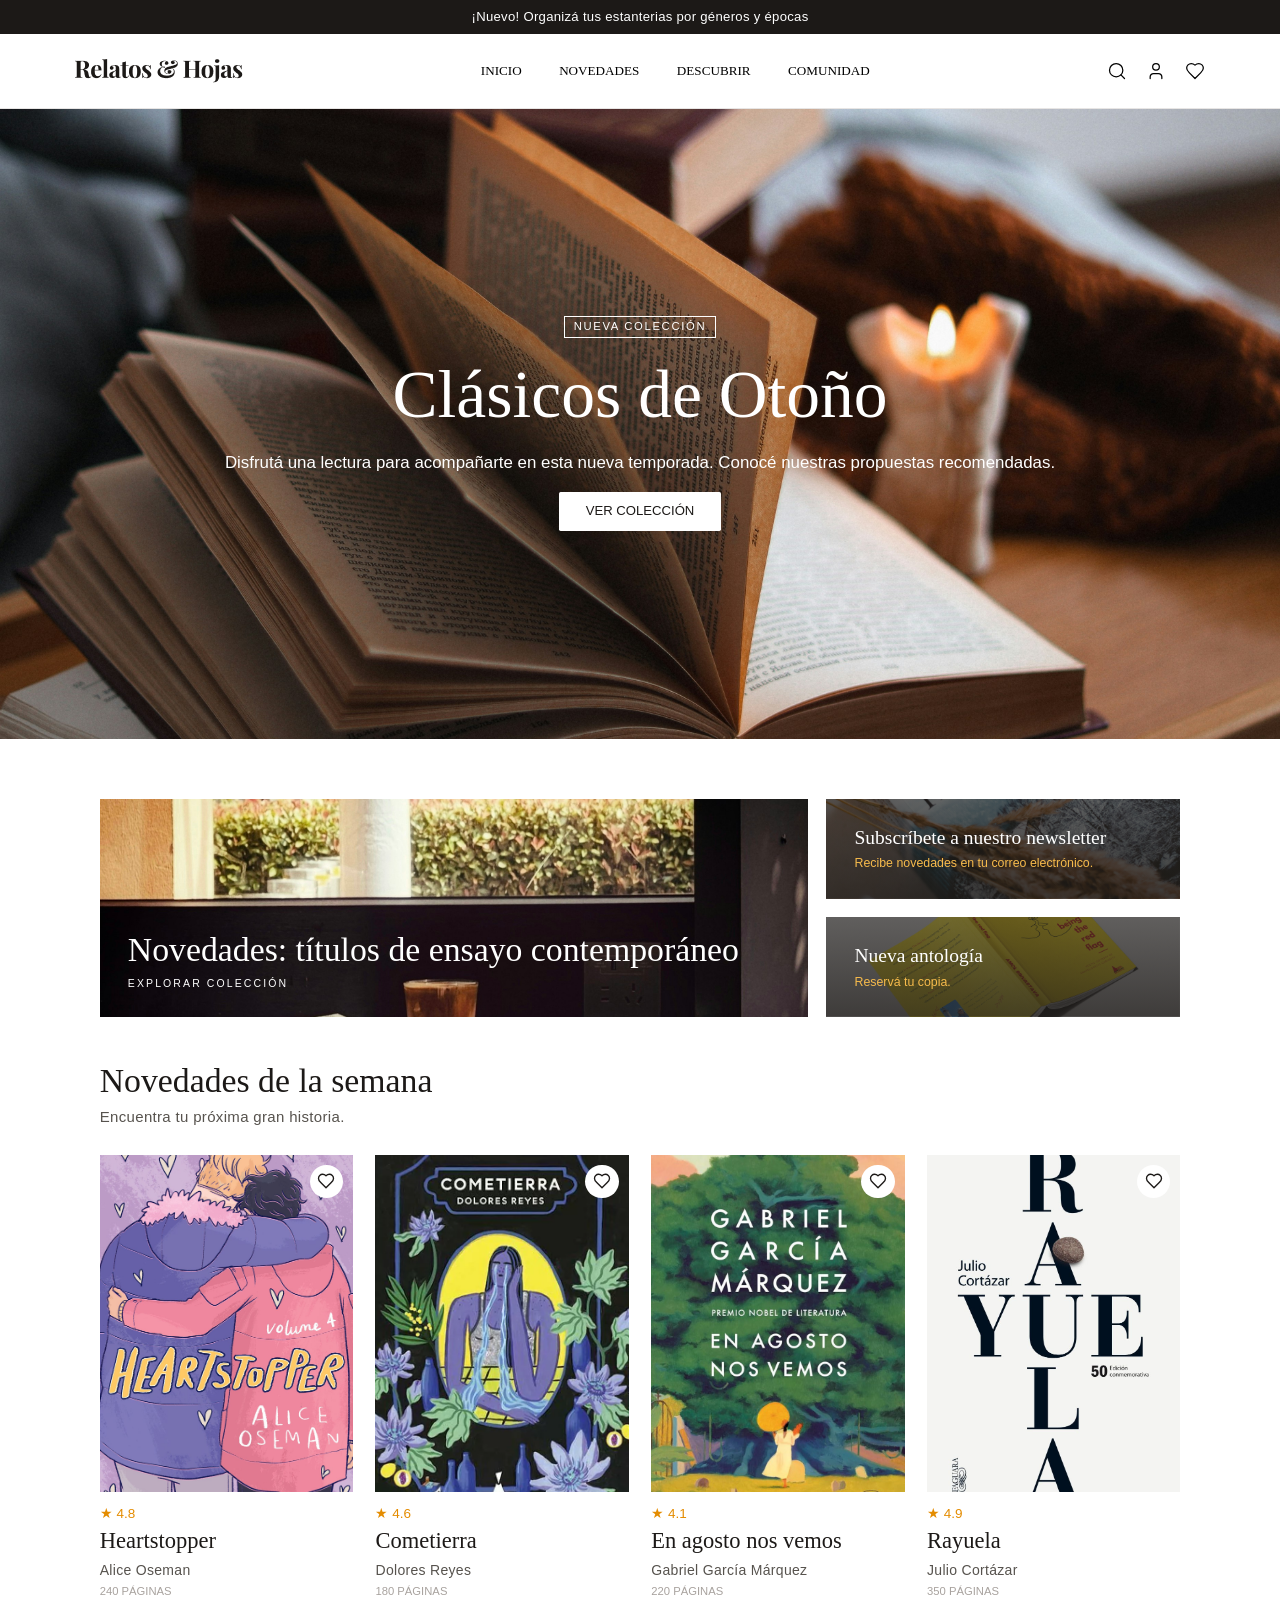
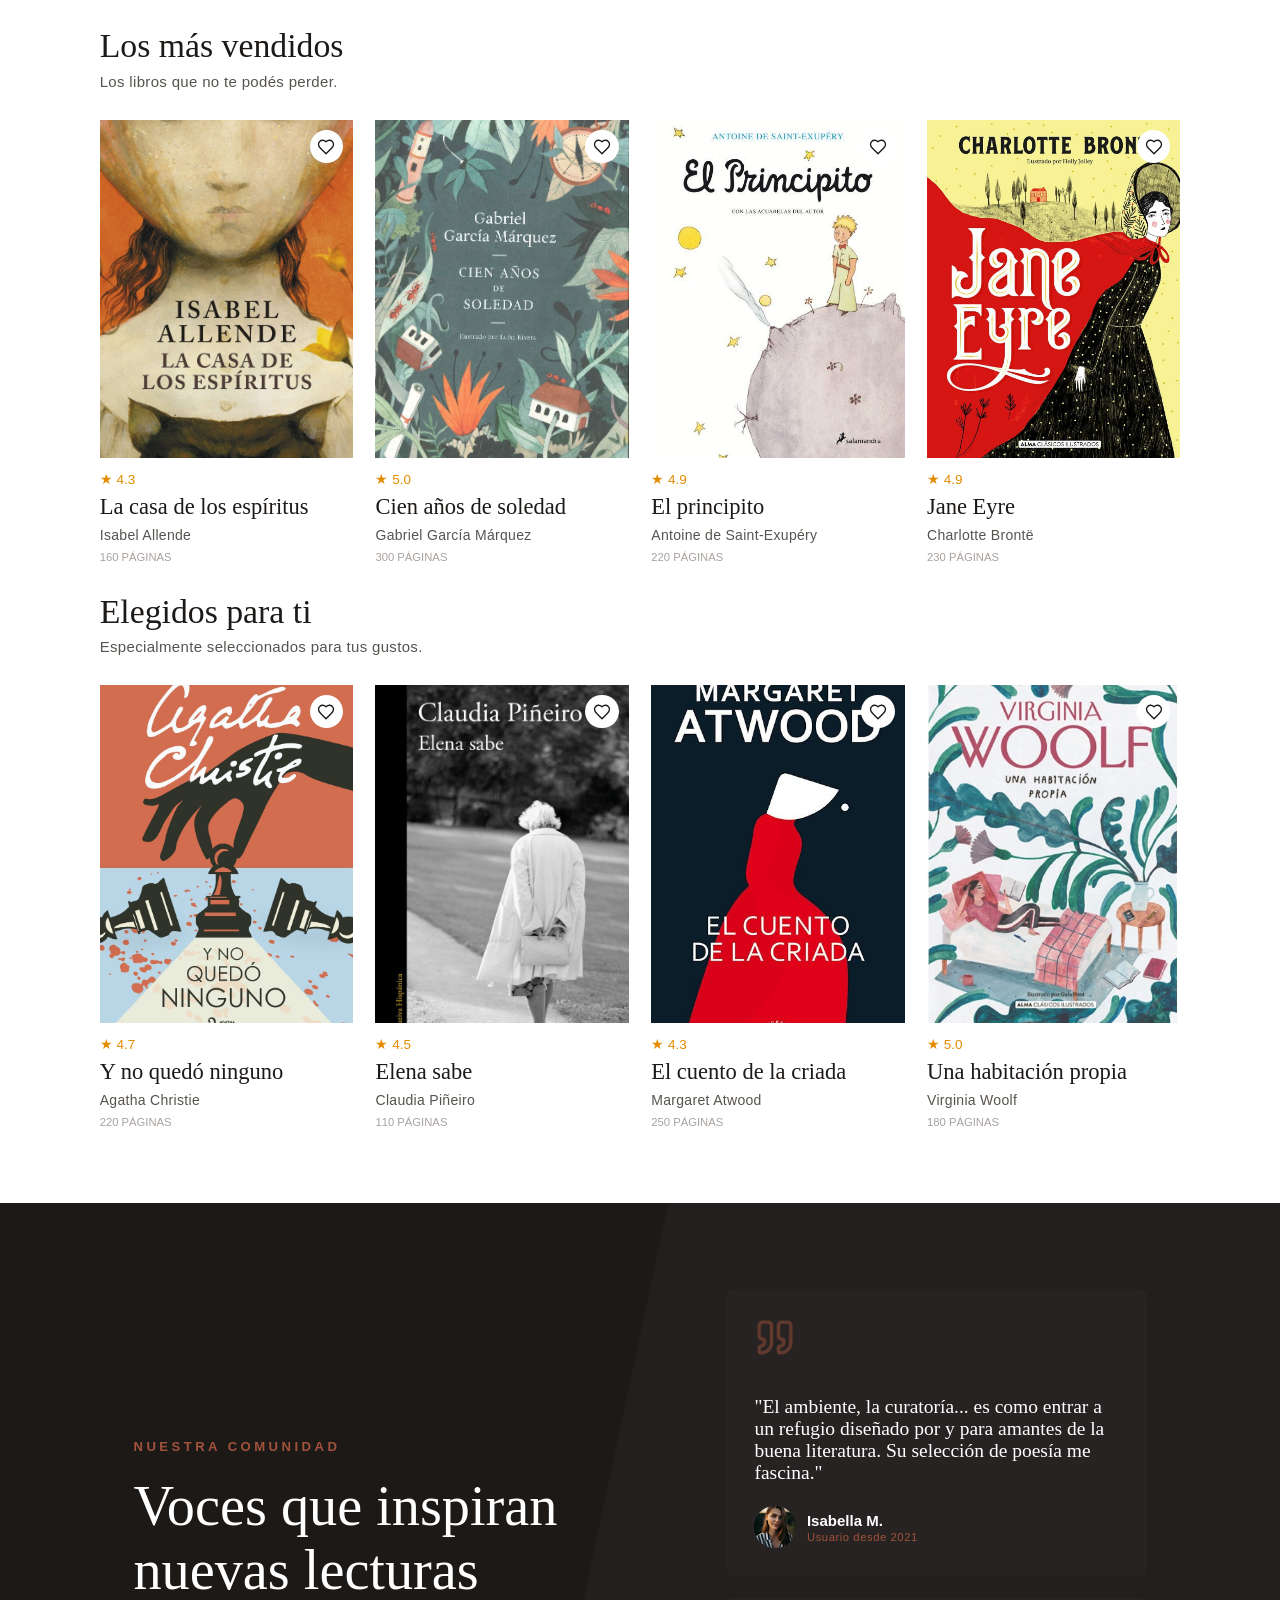
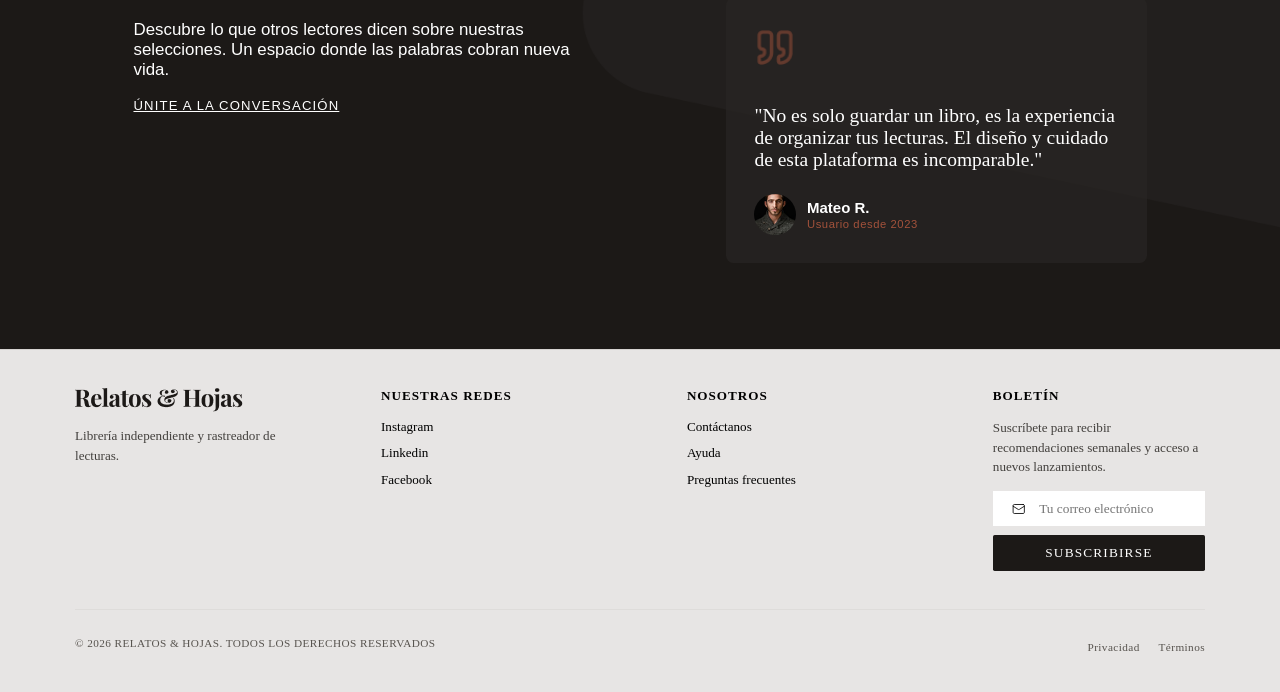
==== index.html @ 82a9a902 "d" ====
<!DOCTYPE html>
<html lang="en">
<head>
    <meta charset="UTF-8">
    <meta name="viewport" content="width=device-width, initial-scale=1.0">
    <link rel="stylesheet" href="css/inicio.css">
    <link rel="stylesheet" href="css/header-footer.css">
    <title>Inicio - Relatos & Hojas</title>
</head>
<body>

    <!--header y navbar-->
    <header class="header-wrapper">

        <div class="banner-promo">
            <p class="banner">¡Nuevo! Organizá tus estanterias por géneros y épocas</p>
        </div>

        <div class="header-main">
            <div class="header-left">
                <a href="index.html" class="logo-link">
                    <img src="img/Relatos & Hojas logo.png" alt="Logo de Relatos  & Hojas" class="logo-img">
                </a>
            </div>

            <nav class="header-nav">
            <ul class="menu">
                <li><a href="../index.html">Inicio</a></li>
                <li><a href="#">Novedades</a></li>
                <li><a href="#">Descubrir</a></li>
                <li><a href="#">Comunidad</a></li>
            </ul>
            </nav>

            <div class="header-icons">
                <form class="search-form" action="resultados.html" method="GET">
                <input type="search" id="buscador" name="q" class="search-input" placeholder="Buscar..." required aria-label="Buscar">
                
                <label for="buscador" class="icon-btn search-btn" aria-label="Abrir buscador">
                    <svg xmlns="http://www.w3.org/2000/svg" width="20" height="20" viewBox="0 0 20 20" fill="none" role="img" aria-labelledby="title-search">
                        <title id="title-search">Buscar</title>
                        <path d="M9.16667 15.8333C12.8486 15.8333 15.8333 12.8486 15.8333 9.16667C15.8333 5.48477 12.8486 2.5 9.16667 2.5C5.48477 2.5 2.5 5.48477 2.5 9.16667C2.5 12.8486 5.48477 15.8333 9.16667 15.8333Z" stroke="currentColor" stroke-width="1.25" stroke-linecap="round" stroke-linejoin="round"/>
                        <path d="M17.5 17.5L13.9167 13.9167" stroke="currentColor" stroke-width="1.25" stroke-linecap="round" stroke-linejoin="round"/>
                    </svg>
                </label>
                </form>

                <a href="pages/login.html" class="icon-btn user-btn" aria-label="Mi cuenta">
                <svg xmlns="http://www.w3.org/2000/svg" width="20" height="20" viewBox="0 0 20 20" fill="none" role="img" aria-labelledby="title-login">
                    <title id="title-login">Iniciar sesión</title>
                    <path d="M15.8334 17.5V15.8333C15.8334 14.9493 15.4822 14.1014 14.857 13.4763C14.2319 12.8512 13.3841 12.5 12.5 12.5H7.50002C6.61597 12.5 5.76812 12.8512 5.143 13.4763C4.51788 14.1014 4.16669 14.9493 4.16669 15.8333V17.5" stroke="currentColor" stroke-width="1.25" stroke-linecap="round" stroke-linejoin="round"/>
                    <path d="M10 9.16667C11.841 9.16667 13.3334 7.67428 13.3334 5.83333C13.3334 3.99238 11.841 2.5 10 2.5C8.15907 2.5 6.66669 3.99238 6.66669 5.83333C6.66669 7.67428 8.15907 9.16667 10 9.16667Z" stroke="currentColor" stroke-width="1.25" stroke-linecap="round" stroke-linejoin="round"/>
                </svg>
            </a>

                <button class="icon-btn favorite-btn" aria-label="Favoritos">
                    <svg xmlns="http://www.w3.org/2000/svg" width="20" height="20" viewBox="0 0 20 20" fill="none" role="img" aria-labelledby="title-favorite">
                    <title id="title-favorite">Favoritos</title>
                    <path d="M15.8333 11.6667C17.075 10.45 18.3333 8.99167 18.3333 7.08333C18.3333 5.86776 17.8504 4.70197 16.9909 3.84243C16.1313 2.98289 14.9655 2.5 13.75 2.5C12.2833 2.5 11.25 2.91667 9.99996 4.16667C8.74996 2.91667 7.71663 2.5 6.24996 2.5C5.03438 2.5 3.86859 2.98289 3.00905 3.84243C2.14951 4.70197 1.66663 5.86776 1.66663 7.08333C1.66663 9 2.91663 10.4583 4.16663 11.6667L9.99996 17.5L15.8333 11.6667Z" stroke="currentColor" stroke-width="1.25" stroke-linecap="round" stroke-linejoin="round"/>
                    </svg>
                </button>
            </div>
    </div>
    </header>

<!--termina header y navbar-->



    <main class="content">


        <section class="hero-section">
            <div class="hero-content">
                <span class="hero-tag">Nueva colección</span>
                <h1>Clásicos de Otoño</h1>
                <p>Disfrutá una lectura para acompañarte en esta nueva temporada. Conocé nuestras propuestas recomendadas.</p>
                <a href="#" class="btn-hero">Ver colección</a>
            </div>
        </section>

        <section class="promo-section">
            <div class="promo-container">

                <article class="promo-card card-large">
                    <div class="card-content">
                        <h2>Novedades: títulos de ensayo contemporáneo</h2>
                        <a href="#" class="card-link">Explorar colección</a>
                    </div>
                </article>

                <article class="promo-card card-small">
                    <div class="card-content">
                        <h3>Subscríbete a nuestro newsletter</h3>
                        <p>Recibe novedades en tu correo electrónico.</p>
                    </div>
                </article>

                <article class="promo-card card-small card-two">
                    <div class="card-content">
                        <h3>Nueva antología</h3>
                        <p>Reservá tu copia.</p>
                    </div>
                </article>

            </div>
        </section>

        <section class="catalog-section">
            <div class="section-header">
                <h2>Novedades de la semana</h2>
                <p>Encuentra tu próxima gran historia.</p>
            </div>

            <div class="products-grid">           

                <article class="product-card">
                    <div class="product-img-box">
                        
                        <button class="card-fav-btn" aria-label="Añadir a favoritos">
                            <svg xmlns="http://www.w3.org/2000/svg" width="18" height="18" viewBox="0 0 20 20" fill="none" stroke="currentColor" stroke-width="1.5">
                                <path d="M15.8333 11.6667C17.075 10.45 18.3333 8.99167 18.3333 7.08333C18.3333 5.86776 17.8504 4.70197 16.9909 3.84243C16.1313 2.98289 14.9655 2.5 13.75 2.5C12.2833 2.5 11.25 2.91667 9.99996 4.16667C8.74996 2.91667 7.71663 2.5 6.24996 2.5C5.03438 2.5 3.86859 2.98289 3.00905 3.84243C2.14951 4.70197 1.66663 5.86776 1.66663 7.08333C1.66663 9 2.91663 10.4583 4.16663 11.6667L9.99996 17.5L15.8333 11.6667Z" stroke-linecap="round" stroke-linejoin="round"/>
                            </svg>
                        </button>

                        <img src="img/heartstopper.jpg" alt="Portada de Heartstopper">

                        <div class="product-card-overlay">
                            <div class="overlay-content">
                                <h4>Sinopsis</h4>
                                <p class="review-text">Charlie y Nick van al mismo colegio, pero no se conocen... hasta que un día los hacen sentarse juntos. Una historia tierna y profunda sobre el amor y la identidad.</p>
                                <a href="#" class="btn-read-more">Ver más</a>
                            </div>
                        </div>
                    </div>
                    
                    <div class="product-info">
                        <span class="rating">★ 4.8</span>
                        <h3>Heartstopper</h3>
                        <span class="author">Alice Oseman</span>
                        <span class="pages">240 páginas</span>
                    </div>
                </article>

            <article class="product-card">
            <div class="product-img-box">
                <button class="card-fav-btn" aria-label="Añadir a favoritos">
                    <svg xmlns="http://www.w3.org/2000/svg" width="18" height="18" viewBox="0 0 20 20" fill="none" stroke="currentColor" stroke-width="1.5">
                        <path d="M15.8333 11.6667C17.075 10.45 18.3333 8.99167 18.3333 7.08333C18.3333 5.86776 17.8504 4.70197 16.9909 3.84243C16.1313 2.98289 14.9655 2.5 13.75 2.5C12.2833 2.5 11.25 2.91667 9.99996 4.16667C8.74996 2.91667 7.71663 2.5 6.24996 2.5C5.03438 2.5 3.86859 2.98289 3.00905 3.84243C2.14951 4.70197 1.66663 5.86776 1.66663 7.08333C1.66663 9 2.91663 10.4583 4.16663 11.6667L9.99996 17.5L15.8333 11.6667Z" stroke-linecap="round" stroke-linejoin="round"/>
                    </svg>
                </button>
                <img src="img/cometierra.jpg" alt="Portada de Cometierra">

                <div class="product-card-overlay">
                    <div class="overlay-content">
                        <h4>Sinopsis</h4>
                        <p class="review-text">Una joven tiene el don de ver el destino de personas desaparecidas al comer tierra. Una poderosa historia sobre la violencia, los lazos de sangre y la justicia.</p>
                        <a href="#" class="btn-read-more">Ver más</a>
                    </div>
                </div>
            </div>
            <div class="product-info">
                <span class="rating">★ 4.6</span>
                <h3>Cometierra</h3>
                <span class="author">Dolores Reyes</span>
                <span class="pages">180 páginas</span>
            </div>
        </article>

        <article class="product-card">
            <div class="product-img-box">
                <button class="card-fav-btn" aria-label="Añadir a favoritos">
                    <svg xmlns="http://www.w3.org/2000/svg" width="18" height="18" viewBox="0 0 20 20" fill="none" stroke="currentColor" stroke-width="1.5">
                        <path d="M15.8333 11.6667C17.075 10.45 18.3333 8.99167 18.3333 7.08333C18.3333 5.86776 17.8504 4.70197 16.9909 3.84243C16.1313 2.98289 14.9655 2.5 13.75 2.5C12.2833 2.5 11.25 2.91667 9.99996 4.16667C8.74996 2.91667 7.71663 2.5 6.24996 2.5C5.03438 2.5 3.86859 2.98289 3.00905 3.84243C2.14951 4.70197 1.66663 5.86776 1.66663 7.08333C1.66663 9 2.91663 10.4583 4.16663 11.6667L9.99996 17.5L15.8333 11.6667Z" stroke-linecap="round" stroke-linejoin="round"/>
                    </svg>
                </button>
                <img src="img/enagostonosvemos.jpg" alt="Portada de En agosto nos vemos">

                <div class="product-card-overlay">
                    <div class="overlay-content">
                        <h4>Sinopsis</h4>
                        <p class="review-text">Cada mes de agosto, Ana Magdalena Bach viaja a la isla donde está enterrada su madre. Esos viajes se convierten en una oportunidad inesperada para transformarse.</p>
                        <a href="#" class="btn-read-more">Ver más</a>
                    </div>
                </div>
            </div>
            <div class="product-info">
                <span class="rating">★ 4.1</span>
                <h3>En agosto nos vemos</h3>
                <span class="author">Gabriel García Márquez</span>
                <span class="pages">220 páginas</span>
            </div>
        </article>

        <article class="product-card">
            <div class="product-img-box">
                <button class="card-fav-btn" aria-label="Añadir a favoritos">
                    <svg xmlns="http://www.w3.org/2000/svg" width="18" height="18" viewBox="0 0 20 20" fill="none" stroke="currentColor" stroke-width="1.5">
                        <path d="M15.8333 11.6667C17.075 10.45 18.3333 8.99167 18.3333 7.08333C18.3333 5.86776 17.8504 4.70197 16.9909 3.84243C16.1313 2.98289 14.9655 2.5 13.75 2.5C12.2833 2.5 11.25 2.91667 9.99996 4.16667C8.74996 2.91667 7.71663 2.5 6.24996 2.5C5.03438 2.5 3.86859 2.98289 3.00905 3.84243C2.14951 4.70197 1.66663 5.86776 1.66663 7.08333C1.66663 9 2.91663 10.4583 4.16663 11.6667L9.99996 17.5L15.8333 11.6667Z" stroke-linecap="round" stroke-linejoin="round"/>
                    </svg>
                </button>
                <img src="img/rayuela.jpg" alt="Portada de Rayuela">

                <div class="product-card-overlay">
                    <div class="overlay-content">
                        <h4>Sinopsis</h4>
                        <p class="review-text">La obra cumbre de Cortázar cuenta la historia de Horacio Oliveira y su relación con la Maga. Una contranovela revolucionaria que se puede leer en múltiples órdenes.</p>
                        <a href="#" class="btn-read-more">Ver más</a>
                    </div>
                </div>
            </div>
            <div class="product-info">
                <span class="rating">★ 4.9</span>
                <h3>Rayuela</h3>
                <span class="author">Julio Cortázar</span>
                <span class="pages">350 páginas</span>
            </div>
        </article>


            </div>
        </section>

        <section class="catalog-section">
            <div class="section-header">
                <h2>Los más vendidos</h2>
                <p>Los libros que no te podés perder.</p>
            </div>

            <div class="products-grid">

                <article class="product-card">
                <div class="product-img-box">
                    <button class="card-fav-btn" aria-label="Añadir a favoritos">
                        <svg xmlns="http://www.w3.org/2000/svg" width="18" height="18" viewBox="0 0 20 20" fill="none" stroke="currentColor" stroke-width="1.5">
                            <path d="M15.8333 11.6667C17.075 10.45 18.3333 8.99167 18.3333 7.08333C18.3333 5.86776 17.8504 4.70197 16.9909 3.84243C16.1313 2.98289 14.9655 2.5 13.75 2.5C12.2833 2.5 11.25 2.91667 9.99996 4.16667C8.74996 2.91667 7.71663 2.5 6.24996 2.5C5.03438 2.5 3.86859 2.98289 3.00905 3.84243C2.14951 4.70197 1.66663 5.86776 1.66663 7.08333C1.66663 9 2.91663 10.4583 4.16663 11.6667L9.99996 17.5L15.8333 11.6667Z" stroke-linecap="round" stroke-linejoin="round"/>
                        </svg>
                    </button>
                    <img src="img/casadelosespiritus.jpg" alt="Portada de La casa de los espíritus">

                    <div class="product-card-overlay">
                        <div class="overlay-content">
                            <h4>Sinopsis</h4>
                            <p class="review-text">La emblemática saga familiar de los Trueba. Una historia de pasiones, herencias espirituales y tensiones políticas entrelazadas con el realismo mágico más puro.</p>
                            <a href="#" class="btn-read-more">Ver más</a>
                        </div>
                    </div>
                </div>
                <div class="product-info">
                    <span class="rating">★ 4.3</span>
                    <h3>La casa de los espíritus</h3>
                    <span class="author">Isabel Allende</span>
                    <span class="pages">160 páginas</span>
                </div>
            </article>

            <article class="product-card">
                <div class="product-img-box">
                    <button class="card-fav-btn" aria-label="Añadir a favoritos">
                        <svg xmlns="http://www.w3.org/2000/svg" width="18" height="18" viewBox="0 0 20 20" fill="none" stroke="currentColor" stroke-width="1.5">
                            <path d="M15.8333 11.6667C17.075 10.45 18.3333 8.99167 18.3333 7.08333C18.3333 5.86776 17.8504 4.70197 16.9909 3.84243C16.1313 2.98289 14.9655 2.5 13.75 2.5C12.2833 2.5 11.25 2.91667 9.99996 4.16667C8.74996 2.91667 7.71663 2.5 6.24996 2.5C5.03438 2.5 3.86859 2.98289 3.00905 3.84243C2.14951 4.70197 1.66663 5.86776 1.66663 7.08333C1.66663 9 2.91663 10.4583 4.16663 11.6667L9.99996 17.5L15.8333 11.6667Z" stroke-linecap="round" stroke-linejoin="round"/>
                        </svg>
                    </button>
                    <img src="img/cienañosdesoledad.jpg" alt="Portada de Cien años de soledad">

                    <div class="product-card-overlay">
                        <div class="overlay-content">
                            <h4>Sinopsis</h4>
                            <p class="review-text">La inmortal historia de las generaciones de la familia Buendía en el pueblo de Macondo. Una obra maestra fundamental que explora la soledad, el amor y el destino.</p>
                            <a href="#" class="btn-read-more">Ver más</a>
                        </div>
                    </div>
                </div>
                <div class="product-info">
                    <span class="rating">★ 5.0</span>
                    <h3>Cien años de soledad</h3>
                    <span class="author">Gabriel García Márquez</span>
                    <span class="pages">300 páginas</span>
                </div>
            </article>

            <article class="product-card">
                <div class="product-img-box">
                    <button class="card-fav-btn" aria-label="Añadir a favoritos">
                        <svg xmlns="http://www.w3.org/2000/svg" width="18" height="18" viewBox="0 0 20 20" fill="none" stroke="currentColor" stroke-width="1.5">
                            <path d="M15.8333 11.6667C17.075 10.45 18.3333 8.99167 18.3333 7.08333C18.3333 5.86776 17.8504 4.70197 16.9909 3.84243C16.1313 2.98289 14.9655 2.5 13.75 2.5C12.2833 2.5 11.25 2.91667 9.99996 4.16667C8.74996 2.91667 7.71663 2.5 6.24996 2.5C5.03438 2.5 3.86859 2.98289 3.00905 3.84243C2.14951 4.70197 1.66663 5.86776 1.66663 7.08333C1.66663 9 2.91663 10.4583 4.16663 11.6667L9.99996 17.5L15.8333 11.6667Z" stroke-linecap="round" stroke-linejoin="round"/>
                        </svg>
                    </button>
                    <img src="img/principito.jpg" alt="Portada de El Principito">

                    <div class="product-card-overlay">
                        <div class="overlay-content">
                            <h4>Sinopsis</h4>
                            <p class="review-text">Un aviador perdido en el desierto conoce a un pequeño príncipe de otro planeta. Una fábula poética y filosófica que nos recuerda el valor de lo verdaderamente esencial.</p>
                            <a href="#" class="btn-read-more">Ver más</a>
                        </div>
                    </div>
                </div>
                <div class="product-info">
                    <span class="rating">★ 4.9</span>
                    <h3>El principito</h3>
                    <span class="author">Antoine de Saint-Exupéry</span> <span class="pages">220 páginas</span>
                </div>
            </article>

            <article class="product-card">
                <div class="product-img-box">
                    <button class="card-fav-btn" aria-label="Añadir a favoritos">
                        <svg xmlns="http://www.w3.org/2000/svg" width="18" height="18" viewBox="0 0 20 20" fill="none" stroke="currentColor" stroke-width="1.5">
                            <path d="M15.8333 11.6667C17.075 10.45 18.3333 8.99167 18.3333 7.08333C18.3333 5.86776 17.8504 4.70197 16.9909 3.84243C16.1313 2.98289 14.9655 2.5 13.75 2.5C12.2833 2.5 11.25 2.91667 9.99996 4.16667C8.74996 2.91667 7.71663 2.5 6.24996 2.5C5.03438 2.5 3.86859 2.98289 3.00905 3.84243C2.14951 4.70197 1.66663 5.86776 1.66663 7.08333C1.66663 9 2.91663 10.4583 4.16663 11.6667L9.99996 17.5L15.8333 11.6667Z" stroke-linecap="round" stroke-linejoin="round"/>
                        </svg>
                    </button>
                    <img src="img/janeeyre.jpg" alt="Portada de Jane Eyre">

                    <div class="product-card-overlay">
                        <div class="overlay-content">
                            <h4>Sinopsis</h4>
                            <p class="review-text">La historia de una joven gobernanta huérfana cuya fuerte integridad y búsqueda de independencia desafían los rígidos prejuicios de la sociedad victoriana.</p>
                            <a href="#" class="btn-read-more">Ver más</a>
                        </div>
                    </div>
                </div>
                <div class="product-info">
                    <span class="rating">★ 4.9</span>
                    <h3>Jane Eyre</h3>
                    <span class="author">Charlotte Brontë</span>
                    <span class="pages">230 páginas</span>
                </div>
            </article>

            </div>
        </section>

        <section class="catalog-section">
            <div class="section-header">
                <h2>Elegidos para ti</h2>
                <p>Especialmente seleccionados para tus gustos.</p>
            </div>

            <div class="products-grid">
            <article class="product-card">
                <div class="product-img-box">
                    <button class="card-fav-btn" aria-label="Añadir a favoritos">
                        <svg xmlns="http://www.w3.org/2000/svg" width="18" height="18" viewBox="0 0 20 20" fill="none" stroke="currentColor" stroke-width="1.5">
                            <path d="M15.8333 11.6667C17.075 10.45 18.3333 8.99167 18.3333 7.08333C18.3333 5.86776 17.8504 4.70197 16.9909 3.84243C16.1313 2.98289 14.9655 2.5 13.75 2.5C12.2833 2.5 11.25 2.91667 9.99996 4.16667C8.74996 2.91667 7.71663 2.5 6.24996 2.5C5.03438 2.5 3.86859 2.98289 3.00905 3.84243C2.14951 4.70197 1.66663 5.86776 1.66663 7.08333C1.66663 9 2.91663 10.4583 4.16663 11.6667L9.99996 17.5L15.8333 11.6667Z" stroke-linecap="round" stroke-linejoin="round"/>
                        </svg>
                    </button>
                    <img src="img/noquedoninguno.jpg" alt="Portada de Y no quedó ninguno">

                    <div class="product-card-overlay">
                        <div class="overlay-content">
                            <h4>Sinopsis</h4>
                            <p class="review-text">Diez personas son invitadas a una misteriosa isla caribeña. Aislados del mundo, empiezan a morir uno a uno siguiendo la macabra melodía de una vieja canción infantil.</p>
                            <a href="#" class="btn-read-more">Ver más</a>
                        </div>
                    </div>
                </div>
                <div class="product-info">
                    <span class="rating">★ 4.7</span>
                    <h3>Y no quedó ninguno</h3>
                    <span class="author">Agatha Christie</span>
                    <span class="pages">220 páginas</span>
                </div>
            </article>

            <article class="product-card">
                <div class="product-img-box">
                    <button class="card-fav-btn" aria-label="Añadir a favoritos">
                        <svg xmlns="http://www.w3.org/2000/svg" width="18" height="18" viewBox="0 0 20 20" fill="none" stroke="currentColor" stroke-width="1.5">
                            <path d="M15.8333 11.6667C17.075 10.45 18.3333 8.99167 18.3333 7.08333C18.3333 5.86776 17.8504 4.70197 16.9909 3.84243C16.1313 2.98289 14.9655 2.5 13.75 2.5C12.2833 2.5 11.25 2.91667 9.99996 4.16667C8.74996 2.91667 7.71663 2.5 6.24996 2.5C5.03438 2.5 3.86859 2.98289 3.00905 3.84243C2.14951 4.70197 1.66663 5.86776 1.66663 7.08333C1.66663 9 2.91663 10.4583 4.16663 11.6667L9.99996 17.5L15.8333 11.6667Z" stroke-linecap="round" stroke-linejoin="round"/>
                        </svg>
                    </button>
                    <img src="img/elenasabe.jpg" alt="Portada de Elena sabe">

                    <div class="product-card-overlay">
                        <div class="overlay-content">
                            <h4>Sinopsis</h4>
                            <p class="review-text">Elena emprende un viaje difícil para descubrir la verdad sobre la muerte de su hija. Un relato íntimo, crudo e impactante sobre la maternidad, los mandatos y los cuerpos cansados.</p>
                            <a href="#" class="btn-read-more">Ver más</a>
                        </div>
                    </div>
                </div>
                <div class="product-info">
                    <span class="rating">★ 4.5</span>
                    <h3>Elena sabe</h3>
                    <span class="author">Claudia Piñeiro</span>
                    <span class="pages">110 páginas</span>
                </div>
            </article>

            <article class="product-card">
                <div class="product-img-box">
                    <button class="card-fav-btn" aria-label="Añadir a favoritos">
                        <svg xmlns="http://www.w3.org/2000/svg" width="18" height="18" viewBox="0 0 20 20" fill="none" stroke="currentColor" stroke-width="1.5">
                            <path d="M15.8333 11.6667C17.075 10.45 18.3333 8.99167 18.3333 7.08333C18.3333 5.86776 17.8504 4.70197 16.9909 3.84243C16.1313 2.98289 14.9655 2.5 13.75 2.5C12.2833 2.5 11.25 2.91667 9.99996 4.16667C8.74996 2.91667 7.71663 2.5 6.24996 2.5C5.03438 2.5 3.86859 2.98289 3.00905 3.84243C2.14951 4.70197 1.66663 5.86776 1.66663 7.08333C1.66663 9 2.91663 10.4583 4.16663 11.6667L9.99996 17.5L15.8333 11.6667Z" stroke-linecap="round" stroke-linejoin="round"/>
                        </svg>
                    </button>
                    <img src="img/cuentodelacriada.jpg" alt="Portada de El cuento de la criada">

                    <div class="product-card-overlay">
                        <div class="overlay-content">
                            <h4>Sinopsis</h4>
                            <p class="review-text">En una dictadura teocrática que ha suplantado a los Estados Unidos, los derechos de las mujeres desaparecen. Defred, una de las pocas mujeres fértiles, pelea por sobrevivir.</p>
                            <a href="#" class="btn-read-more">Ver más</a>
                        </div>
                    </div>
                </div>
                <div class="product-info">
                    <span class="rating">★ 4.3</span>
                    <h3>El cuento de la criada</h3>
                    <span class="author">Margaret Atwood</span>
                    <span class="pages">250 páginas</span>
                </div>
            </article>

            <article class="product-card">
                <div class="product-img-box">
                    <button class="card-fav-btn" aria-label="Añadir a favoritos">
                        <svg xmlns="http://www.w3.org/2000/svg" width="18" height="18" viewBox="0 0 20 20" fill="none" stroke="currentColor" stroke-width="1.5">
                            <path d="M15.8333 11.6667C17.075 10.45 18.3333 8.99167 18.3333 7.08333C18.3333 5.86776 17.8504 4.70197 16.9909 3.84243C16.1313 2.98289 14.9655 2.5 13.75 2.5C12.2833 2.5 11.25 2.91667 9.99996 4.16667C8.74996 2.91667 7.71663 2.5 6.24996 2.5C5.03438 2.5 3.86859 2.98289 3.00905 3.84243C2.14951 4.70197 1.66663 5.86776 1.66663 7.08333C1.66663 9 2.91663 10.4583 4.16663 11.6667L9.99996 17.5L15.8333 11.6667Z" stroke-linecap="round" stroke-linejoin="round"/>
                        </svg>
                    </button>
                    <img src="img/habitacionpropia.jpg" alt="Portada de Una habitación propia">

                    <div class="product-card-overlay">
                        <div class="overlay-content">
                            <h4>Sinopsis</h4>
                            <p class="review-text">Un ensayo fundamental que examina las trabas económicas y sociales que sufren las mujeres para la creación literaria. Una llamada lúcida a la independencia intelectual y material.</p>
                            <a href="#" class="btn-read-more">Ver más</a>
                        </div>
                    </div>
                </div>
                <div class="product-info">
                    <span class="rating">★ 5.0</span>
                    <h3>Una habitación propia</h3>
                    <span class="author">Virginia Woolf</span>
                    <span class="pages">180 páginas</span>
                </div>
            </article>

            </div>
        </section>

        <section class="community-section">
            <div class="community-wrapper">

                <div class="community-info">
                    <span class="community-tag">Nuestra comunidad</span>
                    <h2>Voces que inspiran nuevas lecturas</h2>
                    <p>Descubre lo que otros lectores dicen sobre nuestras selecciones. Un espacio donde las palabras cobran nueva vida.</p>
                    <a href="#" class="community-link">Únite a la conversación</a>
                </div>

                <div class="testimonials-container">

                    <blockquote class="testimonial-card">
                        <img src="img/quote.png" alt="comillas" class="quote-icon">
                        <p class="testimonial-text">"El ambiente, la curatoría... es como entrar a un refugio diseñado por y para amantes de la buena literatura. Su selección de poesía me fascina."</p>

                        <footer class="testimonial-author">
                            <img src="img/isabella.png" alt="Foto de Isabella" class="author-img">
                            <div class="author-meta">
                                <cite class="author-name">Isabella M.</cite>
                                <span class="author-tag">Usuario desde 2021</span>
                            </div>
                        </footer>
                    </blockquote>

                    <blockquote class="testimonial-card">
                        <img src="img/quote.png" alt="comillas" class="quote-icon">
                        <p class="testimonial-text">"No es solo guardar un libro, es la experiencia de organizar tus lecturas. El diseño y cuidado de esta plataforma es incomparable."</p>

                        <footer class="testimonial-author">
                            <img src="img/mateo.png" alt="Foto de Mateo" class="author-img">
                            <div class="author-meta">
                                <cite class="author-name">Mateo R.</cite>
                                <span class="author-tag">Usuario desde 2023</span>
                            </div>
                        </footer>
                    </blockquote>
                </div>
            </div>
        </section>

    </main>

    <!-- Footer -->
    <footer class="footer-wrapper">
        <div class="footer-main">

            <div class="footer-col brand-col">
                <a href="index.html" class="logo-link">
                    <img src="img/Relatos & Hojas logo.png" alt="Logo de Relatos  & Hojas" class="logo-img">
                </a>
                <p class="footer-desc">Librería independiente y rastreador de lecturas.</p>
            </div>

        <div class="footer-col links-col">
            <h3 class="footer-heading">NUESTRAS REDES</h3>
            <ul class="footer-menu">
                <li><a href="#">Instagram</a></li>
                <li><a href="#">Linkedin</a></li>
                <li><a href="#">Facebook</a></li>
            </ul>
        </div>

        <div class="footer-col links-col">
            <h3 class="footer-heading">NOSOTROS</h3>
            <ul class="footer-menu">
                <li><a href="#">Contáctanos</a></li>
                <li><a href="#">Ayuda</a></li>
                <li><a href="#">Preguntas frecuentes</a></li>
            </ul>
        </div>

        <div class="footer-col newsletter-col">
            <h3 class="footer-heading">BOLETÍN</h3>
            <p class="footer-desc">Suscríbete para recibir recomendaciones semanales y acceso a nuevos lanzamientos.</p>
            <form class="newsletter-form">
                <div class="input-group">
                    <svg xmlns="http://www.w3.org/2000/svg" width="16" height="16" viewBox="0 0 16 16" fill="none">
                    <path d="M13.3333 2.6665H2.66665C1.93027 2.6665 1.33331 3.26346 1.33331 3.99984V11.9998C1.33331 12.7362 1.93027 13.3332 2.66665 13.3332H13.3333C14.0697 13.3332 14.6666 12.7362 14.6666 11.9998V3.99984C14.6666 3.26346 14.0697 2.6665 13.3333 2.6665Z" stroke="currentColor" stroke-linecap="round" stroke-linejoin="round"/>
                    <path d="M14.6666 4.6665L8.68665 8.4665C8.48083 8.59545 8.24286 8.66384 7.99998 8.66384C7.7571 8.66384 7.51913 8.59545 7.31331 8.4665L1.33331 4.6665" stroke="currentColor" stroke-linecap="round" stroke-linejoin="round"/>
                    </svg>
                    <input type="email" class="newsletter-email" placeholder="Tu correo electrónico" required aria-labelledby="Tu correo electrónico">
                </div>
                <button type="submit" class="btn-submit">SUBSCRIBIRSE</button>
            </form>
        </div>

    </div>

        <div class="footer-bottom">
            <p class="copyright">&copy; 2026 RELATOS & HOJAS. TODOS LOS DERECHOS RESERVADOS</p>
            <ul class="legal-menu">
                <li><a href="#">Privacidad</a></li>
                <li><a href="#">Términos</a></li>
            </ul>
        </div>
    </footer>

</body>
</html>
---- css/inicio.css ----
*{
    margin: 0;
    padding: 0;
    box-sizing: border-box;
}

body{
    font-family: 'Inter', sans-serif;
    font-size: 0.938em;
    min-height: 100vh;
    background-color: #fff ;
    color: #000;
    display: flex;
    flex-direction: column;
}



.content{
    display: flex;
    flex-direction: column;
    gap: 2em;
}



.hero-section{
    width: 100%;
    min-height: 70vh;
    background-image: url(../img/fondo-hero.jpg);
    background-size: cover;
    background-position: center;
    display: flex;
    flex-direction: column;
    justify-content: center;
    align-items: flex-start;

}

.hero-content{
    display: flex;
    flex-direction: column;
    align-items: center;
    gap: 1.25em;
    margin: 0 auto;
}


.hero-tag{
    font-weight: 500;
    font-size: 0.75em;
    line-height: 1em;
    letter-spacing: 0.15em;
    text-transform: uppercase;
    border: 0.125em solid white;
    color: #fff;
    padding: 0.35em 0.75em;
}

h1{
    font-family: 'Playfair Display';
    color: #FFF;
    font-size: 4.5em;
    font-style: normal;
    font-weight: 500;
    text-align: center;
}

.hero-content p{
    color: #fff;
    font-size: 1.125em;
    font-weight: 300;
    padding: 0 2em;
    text-align: center;
}

.btn-hero{
    color: #1C1917;
    font-size: 0.875em;
    font-weight: 500;
    line-height: 1.25em;
    letter-spacing: 0.05;
    text-transform: uppercase;
    text-decoration: none;
    background-color: #fff;
    padding: 0.875em 2em;
    border-radius: 0.125em;
}

.btn-hero:hover{
    background-color: #e4e4e3;
}

.promo-section{
    width: 100%;
    max-width: 75em;
    margin: 0 auto;
    padding: 2em 1.5em 1em 1.5em;
}

.promo-container{
    display: grid;
    grid-template-columns: 2fr 1fr;
    grid-template-rows: 1fr 1fr;
    gap: 1.25em;
}

.promo-card{
    padding: 1.875em;
    display: flex;
    flex-direction: column;
    justify-content: flex-end;
}

.card-content{
    display: flex;
    flex-direction: column;
    gap: 0.5em;
}
.card-large{
    background-image: url(../img/promo-card.jpg);
    background-size: cover;
    background-position: center;
    grid-row:span 2;
}

.card-small{
    background-image: linear-gradient(rgba(28, 25, 23, 0.6), rgba(28, 25, 23, 0.8)),url(../img/promo-card2.jpg);
    background-size: cover;
    background-position: center;
}

.card-two{
    background-image: linear-gradient(rgba(28, 25, 23, 0.6), rgba(28, 25, 23, 0.8)), url(../img/promo-card3.jpg);
    background-size: cover;
    background-position: center;
}


.card-content h2{
    color: #FFF;
    font-family: "Playfair Display";
    font-size: 2.25em;
    font-weight: 500;
}

.card-content a{
    color: #fff;
    text-transform: uppercase;
    font-size: 0.7em;
    letter-spacing: 0.2em;
    font-weight: 500;
    text-decoration: none;
}

.card-content h3{
    color: #fff;
    font-family: "Playfair Display";
    font-size: 1.3em;
    font-weight: 500;
}

.card-content p{
    color: #f7bb4c;
    font-size: 0.825em;
    font-weight: 300;
}

.catalog-section{
    display: flex;
    flex-direction: column;
    max-width: 75em;
    margin: 0 auto;
    padding: 0em 1.5em;
}

.products-grid{
    display: grid;
    grid-template-columns: repeat(4, 1fr);
    gap: 1.5em;
    margin-top: 2em;
}

.product-card{
    display: flex;
    flex-direction: column;
    gap: 1em;
}

.product-img-box {
    width: 100%;             
    aspect-ratio: 3 / 4;     
    overflow: hidden;        
    background-color: #f5f5f4;
    position: relative;
}

.product-img-box img {
    width: 100%;             
    height: 100%;            
    object-fit: cover;       
    object-position: center; 
}


.product-card-overlay {
    position: absolute;
    top: 0;
    left: 100%; 
    width: 100%;
    height: 100%;
    background-color: rgba(28, 25, 23, 0.85); 
    display: flex;
    align-items: center;
    justify-content: center;
    padding: 1.5em;
    z-index: 5;
    transition: left 0.4s cubic-bezier(0.25, 1, 0.5, 1);
}

.product-card:hover .product-card-overlay {
    left: 0;
}

.overlay-content {
    display: flex;
    flex-direction: column;
    gap: 0.8em;
    text-align: left;
}

.overlay-content h4 {
    font-family: "Playfair Display", serif;
    font-size: 1.25em;
    color: #e48c00; 
}

.review-text {
    font-family: 'Inter', sans-serif;
    font-size: 0.85em;
    line-height: 1.4em;
    font-weight: 300;
    color: #E7E5E4;
    display: -webkit-box;
    -webkit-line-clamp: 6; 
    -webkit-box-orient: vertical;
    overflow: hidden;
}

.btn-read-more {
    align-self: flex-start;
    color: #1C1917;
    background-color: #FFF;
    font-size: 0.75em;
    font-weight: 500;
    text-transform: uppercase;
    text-decoration: none;
    padding: 0.5em 1.25em;
    border-radius: 0.125em;
    margin-top: 0.5em;
    transition: background-color 0.2s;
}

.btn-read-more:hover {
    background-color: #e4e4e3;
}

.card-fav-btn{
    position: absolute;
    top: 0.75em;
    right: 0.75em;
    z-index: 10;
    background-color: #ffffff;
    color: #1C1917;
    border: none;
    width: 2.5em;
    height: 2.5em;
    border-radius: 50%;
    cursor: pointer;
    display: flex;
    align-items: center;
    justify-content: center;
    
}

.card-fav-btn:hover {
    color: #dc2626; 
    transform: scale(1.05); 
}

.product-info{
    display: flex;
    flex-direction: column;
    gap: 0.5em;
}

.rating{
    color: #e48c00;
    font-size: 0.9em;
    font-weight: 500;
    line-height: 1em;
}

.product-info h3{
    color: #1C1917;
    font-family: "Playfair Display";
    font-size: 1.5em;
    font-weight: 500;
}

.author{
    color: #57534E;
    font-size: 0.875rem;
    font-weight: 300;
    letter-spacing: 0.02188em;
}

.pages{
    color: #A8A29E;
    font-size: 0.75em;
    font-weight: 500;
    text-transform: uppercase;
}

.section-header{
    display: flex;
    flex-direction: column;
    gap: 0.5em;
}

.section-header h2{
    color: #1C1917;
    font-family: "Playfair Display";
    font-size: 2.25em;
    font-weight: 500;
}


.section-header p{
    color: #57534E;
    font-size: 1em;
    font-weight: 300;
    letter-spacing: 0.02188em;
}

.community-section{
    background-image: url(../img/fondo-testimonial.png);
    background-position: center;
    background-size: cover;
    width: 100%;
    margin-top: 3em;
    padding: 2em 0;


}

.community-wrapper{
    display: flex;
    justify-content: space-between;
    align-items: center;
    max-width: 75em;
    margin: 0 auto;
    padding: 3.75em;
    gap: 2.5em;
}

.community-info{
    max-width: 30em;
    display: flex;
    flex-direction: column;
    gap: 1.2em;
}

.community-tag{
    color: #A3523B;
    font-size: 0.875em;
    font-weight: 700;
    line-height: 1.25em;
    letter-spacing: 0.2625em;
    text-transform: uppercase;
}

.community-info h2{
    color: #fff;
    font-family: "Playfair Display";
    font-size: 3.75em;
    font-weight: 500;
}

.community-info p{
    color: #fff;
    font-size: 1.125em;
    font-weight: 100;
}

.community-link{
    color: #fff;
    font-size: 0.875em;
    font-weight: 400;
    letter-spacing: 0.0875em;
    text-transform: uppercase;
}

.testimonials-container{
    display: flex;
    flex-direction: column;
    gap: 1.5em;
    max-width: 28em;
    width: 100%;
}

.testimonial-card{
    background-color: rgba(41, 37, 36, 0.7);
    border-radius: 0.5em;
    padding: 1.875em;
    display: flex;
    flex-direction: column;
    gap: 1.5em;
}

.quote-icon{
    width: 2.75em;
    height: 2.75em;
    margin-bottom: 1em;
}

.testimonial-text{
    color: #FFF;
    font-family: "Playfair Display";
    font-size: 1.3em;
    font-weight: 500;
}

.testimonial-author{
    display: flex;
    align-items: center;
    gap: 0.75em;
}

.author-img{
    width: 2.75em;
    height: 2.75em;
    border-radius: 50%;
    object-fit: cover;
}

.author-meta{
    display: flex;
    flex-direction: column;
    gap: 0.125em;
}

.author-name {
    color: #fff;
    font-weight: 600;
    font-style: normal; 
}

.author-tag {
    color: #A3523B;
    font-size: 0.75em;
    font-weight: 500;
    letter-spacing: 0.05em;
}

/*Media queries*/

@media screen and (max-width: 47em) {
    body {
        font-size: 70%; 
    }

    
    .products-grid {
        grid-template-columns: repeat(2, 1fr);
        gap: 2em 1.5em;
    }

    .community-wrapper {
        flex-direction: column;
        align-items: flex-start;
        padding: 2.5em;
    }

    .community-info, .testimonials-container {
        max-width: 100%;
    }
    
    

}


@media screen and (min-width: 47em) and (max-width:60em) {
    body {
        font-size: 80%; 
    }

    .promo-container {
        grid-template-columns: 1fr;
        grid-template-rows: auto;
    }

    .card-large {
        grid-row: span 1;
        min-height: 15em;
    }

    .products-grid {
        grid-template-columns: repeat(2, 1fr);
        gap: 2em 1.5em;
    }
    
}
---- css/header-footer.css ----
/* HEADER */
h1 a, h2 a {
    text-decoration: none; 
    color: inherit; 
}

.header-wrapper {
    width: 100%;
}

.header-main {
    display: flex;
    height: 5em;
    justify-content: space-between;
    align-items: center;
    padding: 0 5em; 
    border-bottom: 1px solid #E7E5E4;
    background-color: #fff;
}

.header-left {
    color: #1C1917;
    font-family: "Playfair Display";
    font-size: 0.875em;
    letter-spacing: -0.04em; 
}   

.header-nav {
    display: flex;
    font-family: 'Inter';
    text-transform: uppercase;
}

.logo-img{
    display: flex;
    align-items: center;
}

.menu {
    display: flex;
    list-style: none;
    margin: 0;
    padding: 0;
    gap: 2.5em; 
}

.menu a {
    text-decoration: none;
    color: #000;
    font-size: 0.875em;
    font-weight: 400;
}

.menu a:hover {
    opacity: 0.5;
}

.header-icons {
    display: flex;
    align-items: center;
    gap: 1.25em; 
}

.icon-btn {
    background-color: transparent;
    border: none;
    color: #000;
    padding: 0;
    cursor: pointer;
    display: flex;
}

.icon-btn:hover {
    opacity: 0.5;
}

.search-form {
    display: flex;
    align-items: center;
}

.search-input {
    width: 0;
    opacity: 0;
    padding: 0;
    border: none;
    border-bottom: 1px solid transparent;
    color: #57534E;
    outline: none;
    transition: all 0.4s ease;
}

.search-input:focus {
    width: 11.25em; 
    opacity: 1;
    padding-right: 0.625em;
    margin-right: 0.625em;
    border-bottom: 1px solid #57534E;
}

.search-btn {
    cursor: pointer;
    display: flex;
    color: #000;
}
/*BANNER PROMO*/
.banner-promo{
    height: 2.25em;
    background-color: #1C1917;
    padding: 10px;
    display: flex;
    justify-content: center;
    align-items: center;

}

.banner{
    color: #FFF;
    font-size: 0.875em;
    font-weight: 300;
    text-align: center;
    line-height: 1.25em;
    letter-spacing: 0.022em;
}
/* FOOTER */
.footer-wrapper {
    font-family: 'Inter';
    display: flex;
    flex-direction: column;
    border-top: 1px solid #D6D3D1;
    background: #E7E5E4;
    padding: 2.5em 5em; 
    gap: 2.5em;
}

.footer-main {
    display: flex;
    justify-content: center;
    align-items: flex-start;
    gap: 6.25em; 
}

.footer-logo {
    color: #1C1917;
    font-family: "Playfair Display";
    font-size: 1.5em;
    letter-spacing: -0.04em;
}

.footer-col {
    display: flex;
    width: 100%;
    flex-direction: column;
    gap: 0.938em; 
}

.footer-heading {
    font-size: 0.875em;
    letter-spacing: 0.075em;
}

.footer-menu {
    display: flex;
    flex-direction: column;
    list-style: none;
    gap: 0.625em;
}

.footer-menu a {
    font-size: 0.875em;
    text-decoration: none;
    color: #000;
}

.footer-desc {
    color: #43403d;
    font-size: 0.875em;
    line-height: 1.5em;
}

.newsletter-form {
    display: flex;
    flex-direction: column;
    gap: 0.625em;
}

.input-group {
    display: flex;
    flex-direction: row;
    gap: 0.938em;
    background-color: #fff;
    padding: 0.625em 1.25em;
    align-items: center;
}

.newsletter-email {
    border: none;
    font-family: inherit;
    border-radius: 0.125em;
    outline: none;
    width: 100%;
}

.btn-submit {
    padding: 0.75em 1em; 
    width: 100%;
    border: none;
    color: #fff;
    background: #1C1917;
    border-radius: 0.125em;
    font-family: inherit;
    font-weight: 500;
    letter-spacing: 0.087em;
    cursor: pointer;
}

.footer-bottom {
    display: flex;
    flex-direction: row;
    padding: 1.875em 0 0 0;
    justify-content: space-between;
    border-top: 1px solid rgba(214, 211, 209, 0.50);
}

.copyright {
    color: #57534E;
    font-family: inherit;
    font-size: 0.75em;
    line-height: 1em; 
    letter-spacing: 0.037em;
}

.legal-menu {
    display: flex;
    list-style: none;
    gap: 1.25em;
}

.legal-menu a {
    text-decoration: none;
    color: #57534E;
    font-size: 0.75em;
    line-height: 1em; 
    letter-spacing: 0.037em;
}

/* Media queries*/
@media screen and (max-width: 47em) {
    .header-main {
        height: auto;
        padding: 1em;
        gap: 1em;
    }

    .menu{
        display: none;
    }

    
    .footer-main {
        display: grid;
        grid-template-columns: 1fr;
        gap: 2.5em;
    }

    .footer-bottom {
        flex-direction: column;
        gap: 1em;
        text-align: center;
    }

    .legal-menu {
        justify-content: center;
    }

}


@media screen and (min-width:47em) and (max-width: 60em) {
    .header-main {
        padding: 0 2em;
    }

    .menu {
        gap: 1.25em;
    }

    .footer-main {
        display: grid;
        grid-template-columns: repeat(2, 1fr);
        gap: 2.5em;
    }
    
    .footer-wrapper {
        padding: 2.5em 2em;
    }

    .search-input:focus {
        width: 7em; 
    }

    .menu{
        display: none;
    }

}
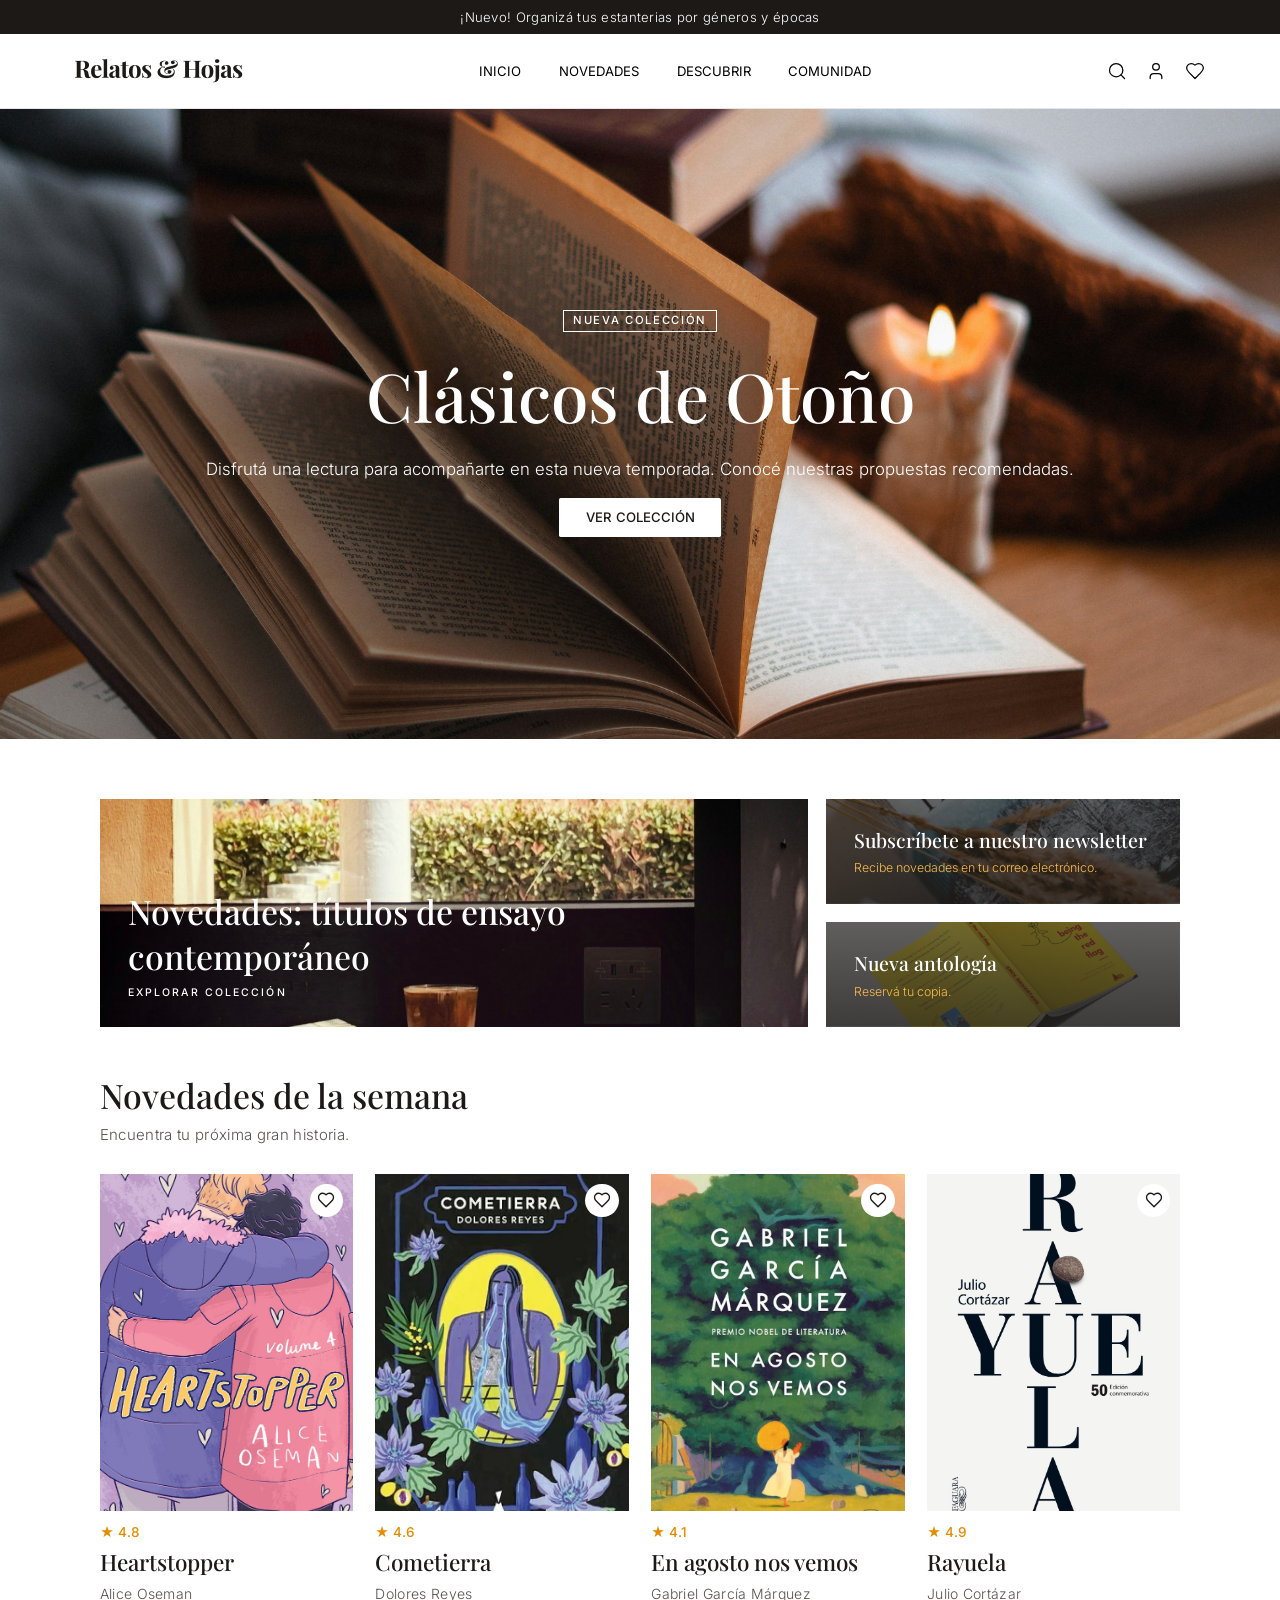
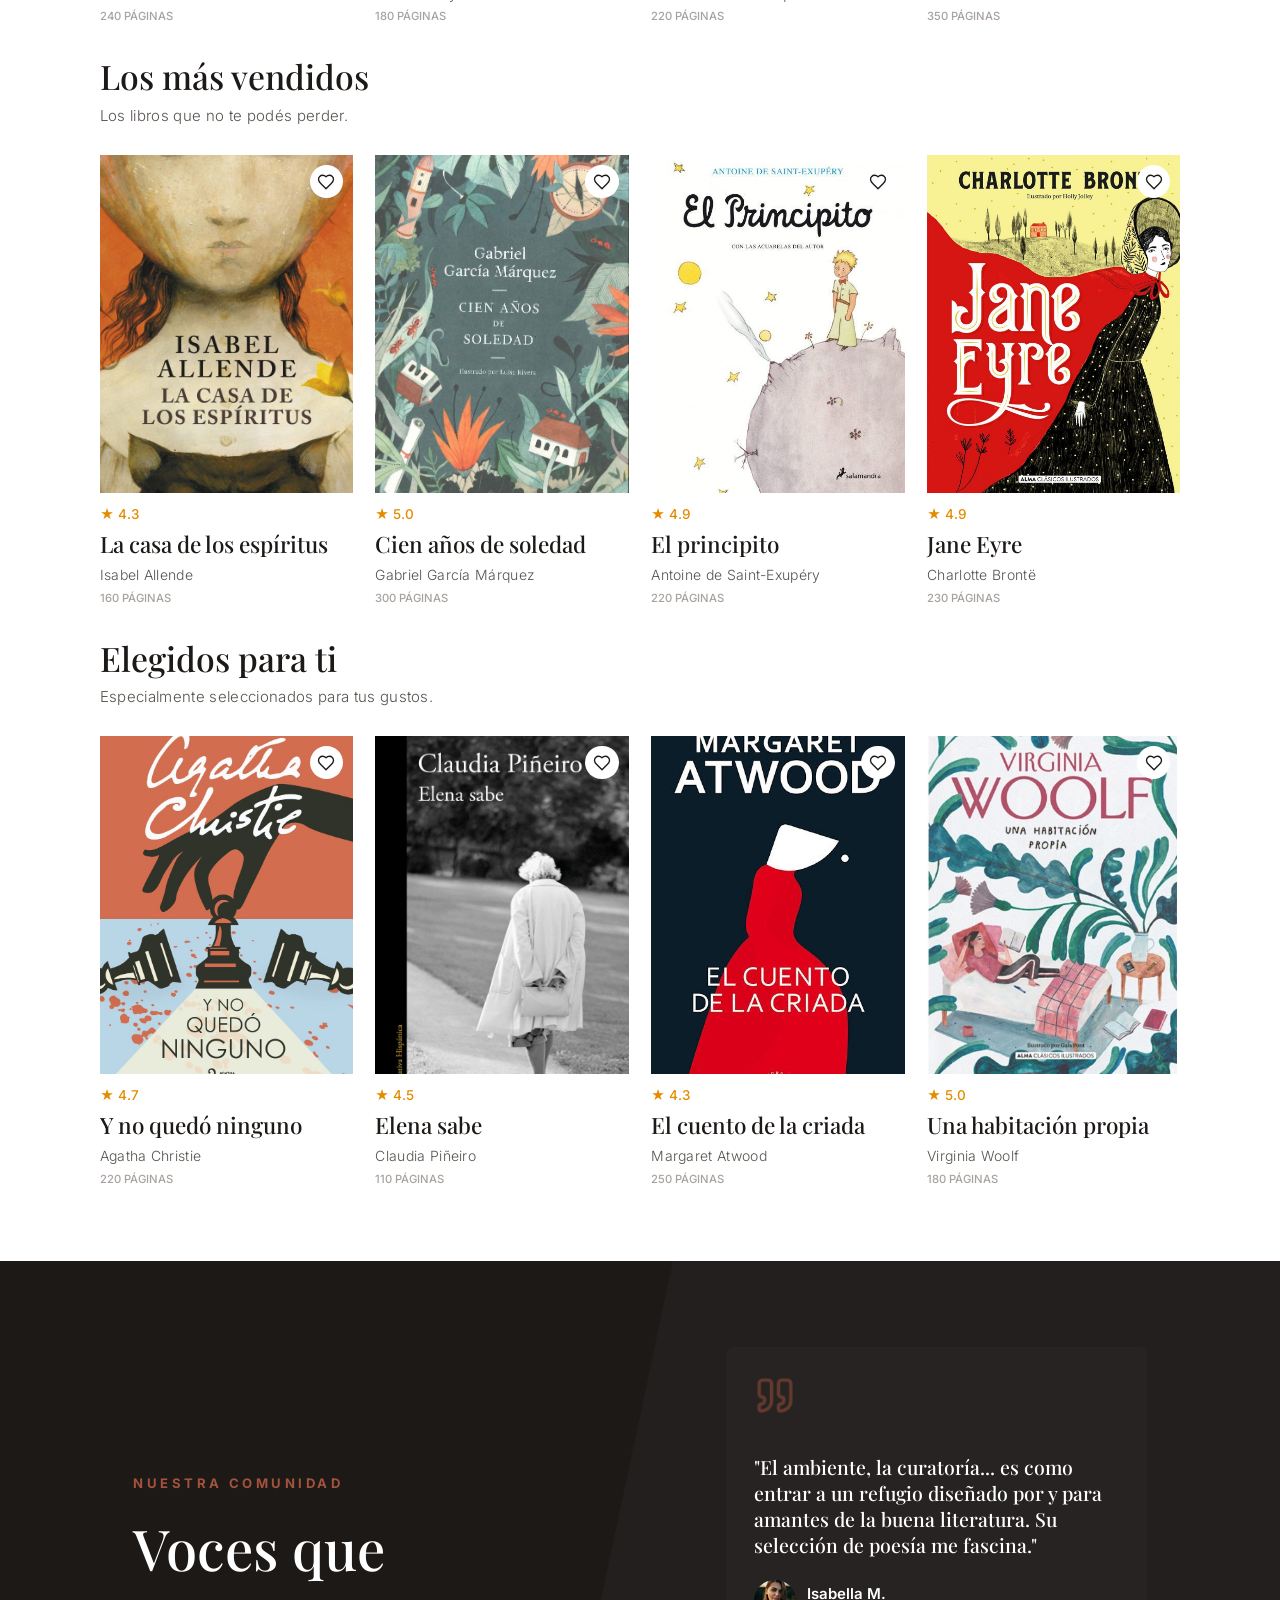
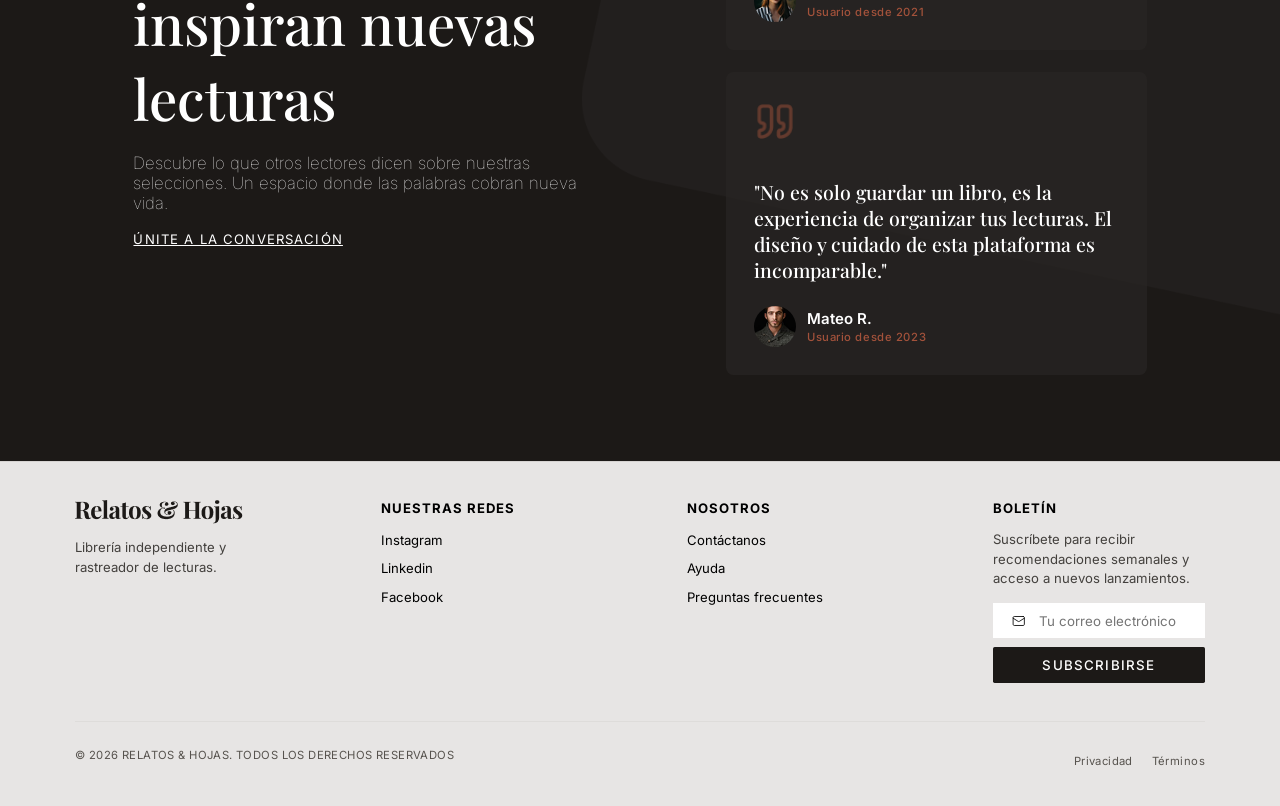
==== commit f57eb015: "s" ====
--- a/index.html
+++ b/index.html
@@ -5,6 +5,8 @@
     <meta name="viewport" content="width=device-width, initial-scale=1.0">
     <link rel="stylesheet" href="css/inicio.css">
     <link rel="stylesheet" href="css/header-footer.css">
+    <link rel="preconnect" href="https://fonts.gstatic.com" crossorigin>
+    <link href="https://fonts.googleapis.com/css2?family=Inter:wght@300;400;700&family=Playfair+Display:wght@400;500;700&display=swap" rel="stylesheet">
     <title>Inicio - Relatos & Hojas</title>
 </head>
 <body>
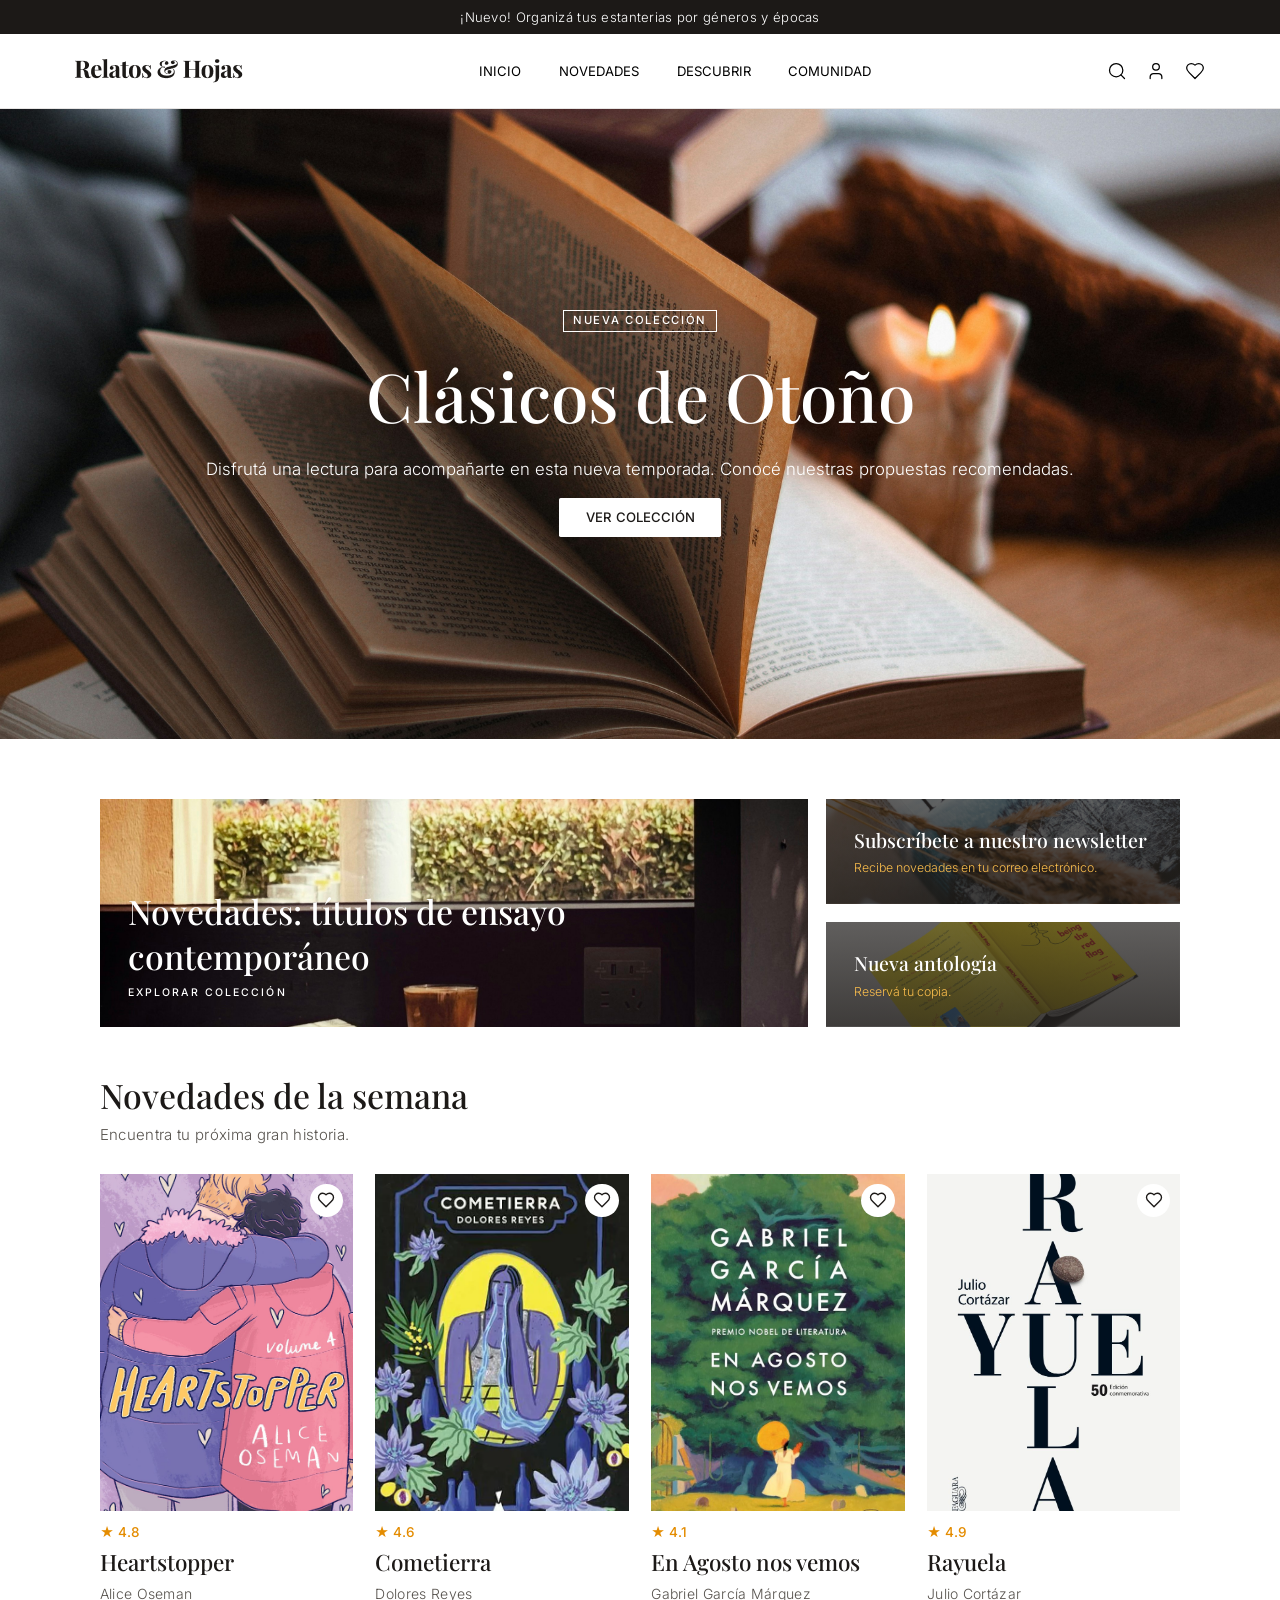
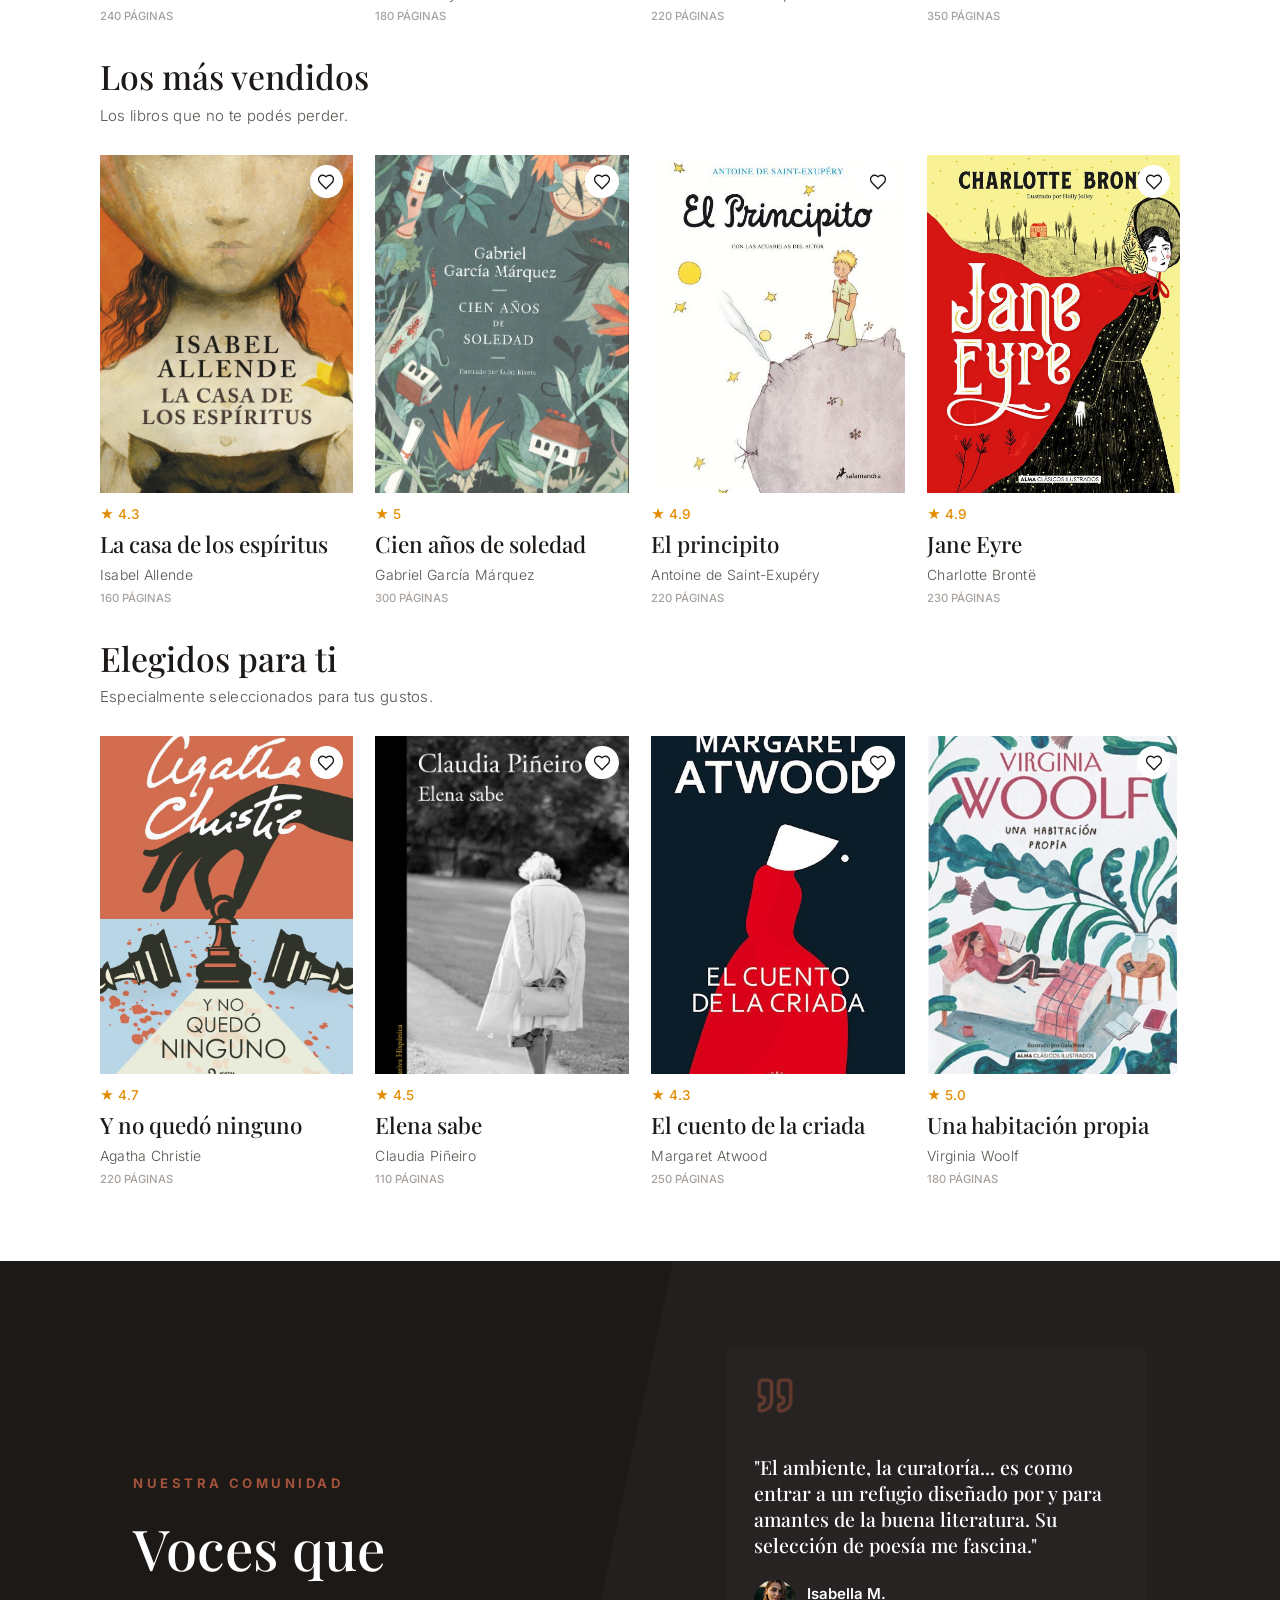
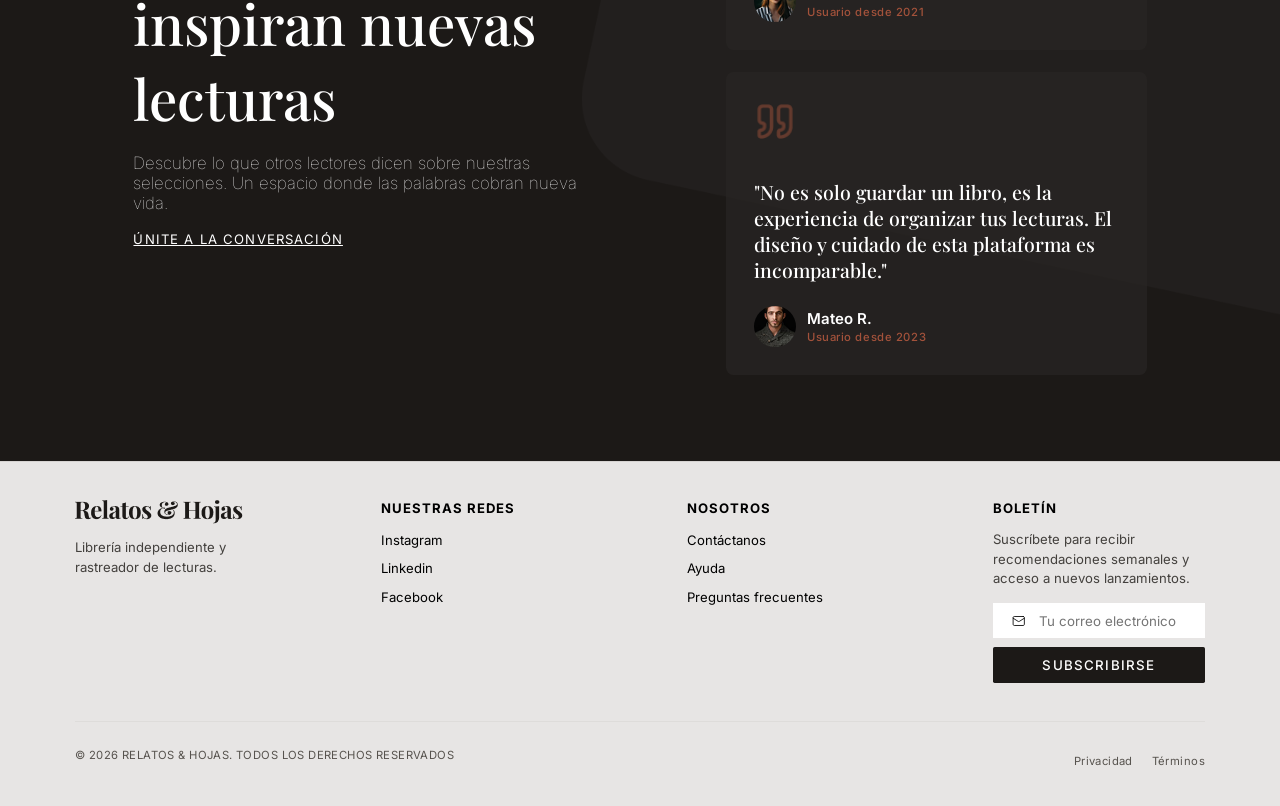
==== commit 49620b86: "se creo cards dinamicas" ====
--- a/index.html
+++ b/index.html
@@ -11,66 +11,11 @@
 </head>
 <body>
 
-    <!--header y navbar-->
-    <header class="header-wrapper">
+    <!--header-->
+    <header id="main-header" class="header-wrapper"></header>
 
-        <div class="banner-promo">
-            <p class="banner">¡Nuevo! Organizá tus estanterias por géneros y épocas</p>
-        </div>
-
-        <div class="header-main">
-            <div class="header-left">
-                <a href="index.html" class="logo-link">
-                    <img src="img/Relatos & Hojas logo.png" alt="Logo de Relatos  & Hojas" class="logo-img">
-                </a>
-            </div>
-
-            <nav class="header-nav">
-            <ul class="menu">
-                <li><a href="../index.html">Inicio</a></li>
-                <li><a href="#">Novedades</a></li>
-                <li><a href="#">Descubrir</a></li>
-                <li><a href="#">Comunidad</a></li>
-            </ul>
-            </nav>
-
-            <div class="header-icons">
-                <form class="search-form" action="resultados.html" method="GET">
-                <input type="search" id="buscador" name="q" class="search-input" placeholder="Buscar..." required aria-label="Buscar">
-                
-                <label for="buscador" class="icon-btn search-btn" aria-label="Abrir buscador">
-                    <svg xmlns="http://www.w3.org/2000/svg" width="20" height="20" viewBox="0 0 20 20" fill="none" role="img" aria-labelledby="title-search">
-                        <title id="title-search">Buscar</title>
-                        <path d="M9.16667 15.8333C12.8486 15.8333 15.8333 12.8486 15.8333 9.16667C15.8333 5.48477 12.8486 2.5 9.16667 2.5C5.48477 2.5 2.5 5.48477 2.5 9.16667C2.5 12.8486 5.48477 15.8333 9.16667 15.8333Z" stroke="currentColor" stroke-width="1.25" stroke-linecap="round" stroke-linejoin="round"/>
-                        <path d="M17.5 17.5L13.9167 13.9167" stroke="currentColor" stroke-width="1.25" stroke-linecap="round" stroke-linejoin="round"/>
-                    </svg>
-                </label>
-                </form>
-
-                <a href="pages/login.html" class="icon-btn user-btn" aria-label="Mi cuenta">
-                <svg xmlns="http://www.w3.org/2000/svg" width="20" height="20" viewBox="0 0 20 20" fill="none" role="img" aria-labelledby="title-login">
-                    <title id="title-login">Iniciar sesión</title>
-                    <path d="M15.8334 17.5V15.8333C15.8334 14.9493 15.4822 14.1014 14.857 13.4763C14.2319 12.8512 13.3841 12.5 12.5 12.5H7.50002C6.61597 12.5 5.76812 12.8512 5.143 13.4763C4.51788 14.1014 4.16669 14.9493 4.16669 15.8333V17.5" stroke="currentColor" stroke-width="1.25" stroke-linecap="round" stroke-linejoin="round"/>
-                    <path d="M10 9.16667C11.841 9.16667 13.3334 7.67428 13.3334 5.83333C13.3334 3.99238 11.841 2.5 10 2.5C8.15907 2.5 6.66669 3.99238 6.66669 5.83333C6.66669 7.67428 8.15907 9.16667 10 9.16667Z" stroke="currentColor" stroke-width="1.25" stroke-linecap="round" stroke-linejoin="round"/>
-                </svg>
-            </a>
-
-                <button class="icon-btn favorite-btn" aria-label="Favoritos">
-                    <svg xmlns="http://www.w3.org/2000/svg" width="20" height="20" viewBox="0 0 20 20" fill="none" role="img" aria-labelledby="title-favorite">
-                    <title id="title-favorite">Favoritos</title>
-                    <path d="M15.8333 11.6667C17.075 10.45 18.3333 8.99167 18.3333 7.08333C18.3333 5.86776 17.8504 4.70197 16.9909 3.84243C16.1313 2.98289 14.9655 2.5 13.75 2.5C12.2833 2.5 11.25 2.91667 9.99996 4.16667C8.74996 2.91667 7.71663 2.5 6.24996 2.5C5.03438 2.5 3.86859 2.98289 3.00905 3.84243C2.14951 4.70197 1.66663 5.86776 1.66663 7.08333C1.66663 9 2.91663 10.4583 4.16663 11.6667L9.99996 17.5L15.8333 11.6667Z" stroke="currentColor" stroke-width="1.25" stroke-linecap="round" stroke-linejoin="round"/>
-                    </svg>
-                </button>
-            </div>
-    </div>
-    </header>
-
-<!--termina header y navbar-->
-
-
-
+    <!--main-->
     <main class="content">
-
 
         <section class="hero-section">
             <div class="hero-content">
@@ -110,337 +55,29 @@
 
         <section class="catalog-section">
             <div class="section-header">
-                <h2>Novedades de la semana</h2>
+                <h2 class="titulo-section">Novedades de la semana</h2>
                 <p>Encuentra tu próxima gran historia.</p>
             </div>
 
-            <div class="products-grid">           
-
-                <article class="product-card">
-                    <div class="product-img-box">
-                        
-                        <button class="card-fav-btn" aria-label="Añadir a favoritos">
-                            <svg xmlns="http://www.w3.org/2000/svg" width="18" height="18" viewBox="0 0 20 20" fill="none" stroke="currentColor" stroke-width="1.5">
-                                <path d="M15.8333 11.6667C17.075 10.45 18.3333 8.99167 18.3333 7.08333C18.3333 5.86776 17.8504 4.70197 16.9909 3.84243C16.1313 2.98289 14.9655 2.5 13.75 2.5C12.2833 2.5 11.25 2.91667 9.99996 4.16667C8.74996 2.91667 7.71663 2.5 6.24996 2.5C5.03438 2.5 3.86859 2.98289 3.00905 3.84243C2.14951 4.70197 1.66663 5.86776 1.66663 7.08333C1.66663 9 2.91663 10.4583 4.16663 11.6667L9.99996 17.5L15.8333 11.6667Z" stroke-linecap="round" stroke-linejoin="round"/>
-                            </svg>
-                        </button>
-
-                        <img src="img/heartstopper.jpg" alt="Portada de Heartstopper">
-
-                        <div class="product-card-overlay">
-                            <div class="overlay-content">
-                                <h4>Sinopsis</h4>
-                                <p class="review-text">Charlie y Nick van al mismo colegio, pero no se conocen... hasta que un día los hacen sentarse juntos. Una historia tierna y profunda sobre el amor y la identidad.</p>
-                                <a href="#" class="btn-read-more">Ver más</a>
-                            </div>
-                        </div>
-                    </div>
-                    
-                    <div class="product-info">
-                        <span class="rating">★ 4.8</span>
-                        <h3>Heartstopper</h3>
-                        <span class="author">Alice Oseman</span>
-                        <span class="pages">240 páginas</span>
-                    </div>
-                </article>
-
-            <article class="product-card">
-            <div class="product-img-box">
-                <button class="card-fav-btn" aria-label="Añadir a favoritos">
-                    <svg xmlns="http://www.w3.org/2000/svg" width="18" height="18" viewBox="0 0 20 20" fill="none" stroke="currentColor" stroke-width="1.5">
-                        <path d="M15.8333 11.6667C17.075 10.45 18.3333 8.99167 18.3333 7.08333C18.3333 5.86776 17.8504 4.70197 16.9909 3.84243C16.1313 2.98289 14.9655 2.5 13.75 2.5C12.2833 2.5 11.25 2.91667 9.99996 4.16667C8.74996 2.91667 7.71663 2.5 6.24996 2.5C5.03438 2.5 3.86859 2.98289 3.00905 3.84243C2.14951 4.70197 1.66663 5.86776 1.66663 7.08333C1.66663 9 2.91663 10.4583 4.16663 11.6667L9.99996 17.5L15.8333 11.6667Z" stroke-linecap="round" stroke-linejoin="round"/>
-                    </svg>
-                </button>
-                <img src="img/cometierra.jpg" alt="Portada de Cometierra">
-
-                <div class="product-card-overlay">
-                    <div class="overlay-content">
-                        <h4>Sinopsis</h4>
-                        <p class="review-text">Una joven tiene el don de ver el destino de personas desaparecidas al comer tierra. Una poderosa historia sobre la violencia, los lazos de sangre y la justicia.</p>
-                        <a href="#" class="btn-read-more">Ver más</a>
-                    </div>
-                </div>
-            </div>
-            <div class="product-info">
-                <span class="rating">★ 4.6</span>
-                <h3>Cometierra</h3>
-                <span class="author">Dolores Reyes</span>
-                <span class="pages">180 páginas</span>
-            </div>
-        </article>
-
-        <article class="product-card">
-            <div class="product-img-box">
-                <button class="card-fav-btn" aria-label="Añadir a favoritos">
-                    <svg xmlns="http://www.w3.org/2000/svg" width="18" height="18" viewBox="0 0 20 20" fill="none" stroke="currentColor" stroke-width="1.5">
-                        <path d="M15.8333 11.6667C17.075 10.45 18.3333 8.99167 18.3333 7.08333C18.3333 5.86776 17.8504 4.70197 16.9909 3.84243C16.1313 2.98289 14.9655 2.5 13.75 2.5C12.2833 2.5 11.25 2.91667 9.99996 4.16667C8.74996 2.91667 7.71663 2.5 6.24996 2.5C5.03438 2.5 3.86859 2.98289 3.00905 3.84243C2.14951 4.70197 1.66663 5.86776 1.66663 7.08333C1.66663 9 2.91663 10.4583 4.16663 11.6667L9.99996 17.5L15.8333 11.6667Z" stroke-linecap="round" stroke-linejoin="round"/>
-                    </svg>
-                </button>
-                <img src="img/enagostonosvemos.jpg" alt="Portada de En agosto nos vemos">
-
-                <div class="product-card-overlay">
-                    <div class="overlay-content">
-                        <h4>Sinopsis</h4>
-                        <p class="review-text">Cada mes de agosto, Ana Magdalena Bach viaja a la isla donde está enterrada su madre. Esos viajes se convierten en una oportunidad inesperada para transformarse.</p>
-                        <a href="#" class="btn-read-more">Ver más</a>
-                    </div>
-                </div>
-            </div>
-            <div class="product-info">
-                <span class="rating">★ 4.1</span>
-                <h3>En agosto nos vemos</h3>
-                <span class="author">Gabriel García Márquez</span>
-                <span class="pages">220 páginas</span>
-            </div>
-        </article>
-
-        <article class="product-card">
-            <div class="product-img-box">
-                <button class="card-fav-btn" aria-label="Añadir a favoritos">
-                    <svg xmlns="http://www.w3.org/2000/svg" width="18" height="18" viewBox="0 0 20 20" fill="none" stroke="currentColor" stroke-width="1.5">
-                        <path d="M15.8333 11.6667C17.075 10.45 18.3333 8.99167 18.3333 7.08333C18.3333 5.86776 17.8504 4.70197 16.9909 3.84243C16.1313 2.98289 14.9655 2.5 13.75 2.5C12.2833 2.5 11.25 2.91667 9.99996 4.16667C8.74996 2.91667 7.71663 2.5 6.24996 2.5C5.03438 2.5 3.86859 2.98289 3.00905 3.84243C2.14951 4.70197 1.66663 5.86776 1.66663 7.08333C1.66663 9 2.91663 10.4583 4.16663 11.6667L9.99996 17.5L15.8333 11.6667Z" stroke-linecap="round" stroke-linejoin="round"/>
-                    </svg>
-                </button>
-                <img src="img/rayuela.jpg" alt="Portada de Rayuela">
-
-                <div class="product-card-overlay">
-                    <div class="overlay-content">
-                        <h4>Sinopsis</h4>
-                        <p class="review-text">La obra cumbre de Cortázar cuenta la historia de Horacio Oliveira y su relación con la Maga. Una contranovela revolucionaria que se puede leer en múltiples órdenes.</p>
-                        <a href="#" class="btn-read-more">Ver más</a>
-                    </div>
-                </div>
-            </div>
-            <div class="product-info">
-                <span class="rating">★ 4.9</span>
-                <h3>Rayuela</h3>
-                <span class="author">Julio Cortázar</span>
-                <span class="pages">350 páginas</span>
-            </div>
-        </article>
-
-
-            </div>
+            <div class="products-grid"></div>
         </section>
 
         <section class="catalog-section">
             <div class="section-header">
-                <h2>Los más vendidos</h2>
+                <h2 class="titulo-section">Los más vendidos</h2>
                 <p>Los libros que no te podés perder.</p>
             </div>
 
-            <div class="products-grid">
-
-                <article class="product-card">
-                <div class="product-img-box">
-                    <button class="card-fav-btn" aria-label="Añadir a favoritos">
-                        <svg xmlns="http://www.w3.org/2000/svg" width="18" height="18" viewBox="0 0 20 20" fill="none" stroke="currentColor" stroke-width="1.5">
-                            <path d="M15.8333 11.6667C17.075 10.45 18.3333 8.99167 18.3333 7.08333C18.3333 5.86776 17.8504 4.70197 16.9909 3.84243C16.1313 2.98289 14.9655 2.5 13.75 2.5C12.2833 2.5 11.25 2.91667 9.99996 4.16667C8.74996 2.91667 7.71663 2.5 6.24996 2.5C5.03438 2.5 3.86859 2.98289 3.00905 3.84243C2.14951 4.70197 1.66663 5.86776 1.66663 7.08333C1.66663 9 2.91663 10.4583 4.16663 11.6667L9.99996 17.5L15.8333 11.6667Z" stroke-linecap="round" stroke-linejoin="round"/>
-                        </svg>
-                    </button>
-                    <img src="img/casadelosespiritus.jpg" alt="Portada de La casa de los espíritus">
-
-                    <div class="product-card-overlay">
-                        <div class="overlay-content">
-                            <h4>Sinopsis</h4>
-                            <p class="review-text">La emblemática saga familiar de los Trueba. Una historia de pasiones, herencias espirituales y tensiones políticas entrelazadas con el realismo mágico más puro.</p>
-                            <a href="#" class="btn-read-more">Ver más</a>
-                        </div>
-                    </div>
-                </div>
-                <div class="product-info">
-                    <span class="rating">★ 4.3</span>
-                    <h3>La casa de los espíritus</h3>
-                    <span class="author">Isabel Allende</span>
-                    <span class="pages">160 páginas</span>
-                </div>
-            </article>
-
-            <article class="product-card">
-                <div class="product-img-box">
-                    <button class="card-fav-btn" aria-label="Añadir a favoritos">
-                        <svg xmlns="http://www.w3.org/2000/svg" width="18" height="18" viewBox="0 0 20 20" fill="none" stroke="currentColor" stroke-width="1.5">
-                            <path d="M15.8333 11.6667C17.075 10.45 18.3333 8.99167 18.3333 7.08333C18.3333 5.86776 17.8504 4.70197 16.9909 3.84243C16.1313 2.98289 14.9655 2.5 13.75 2.5C12.2833 2.5 11.25 2.91667 9.99996 4.16667C8.74996 2.91667 7.71663 2.5 6.24996 2.5C5.03438 2.5 3.86859 2.98289 3.00905 3.84243C2.14951 4.70197 1.66663 5.86776 1.66663 7.08333C1.66663 9 2.91663 10.4583 4.16663 11.6667L9.99996 17.5L15.8333 11.6667Z" stroke-linecap="round" stroke-linejoin="round"/>
-                        </svg>
-                    </button>
-                    <img src="img/cienañosdesoledad.jpg" alt="Portada de Cien años de soledad">
-
-                    <div class="product-card-overlay">
-                        <div class="overlay-content">
-                            <h4>Sinopsis</h4>
-                            <p class="review-text">La inmortal historia de las generaciones de la familia Buendía en el pueblo de Macondo. Una obra maestra fundamental que explora la soledad, el amor y el destino.</p>
-                            <a href="#" class="btn-read-more">Ver más</a>
-                        </div>
-                    </div>
-                </div>
-                <div class="product-info">
-                    <span class="rating">★ 5.0</span>
-                    <h3>Cien años de soledad</h3>
-                    <span class="author">Gabriel García Márquez</span>
-                    <span class="pages">300 páginas</span>
-                </div>
-            </article>
-
-            <article class="product-card">
-                <div class="product-img-box">
-                    <button class="card-fav-btn" aria-label="Añadir a favoritos">
-                        <svg xmlns="http://www.w3.org/2000/svg" width="18" height="18" viewBox="0 0 20 20" fill="none" stroke="currentColor" stroke-width="1.5">
-                            <path d="M15.8333 11.6667C17.075 10.45 18.3333 8.99167 18.3333 7.08333C18.3333 5.86776 17.8504 4.70197 16.9909 3.84243C16.1313 2.98289 14.9655 2.5 13.75 2.5C12.2833 2.5 11.25 2.91667 9.99996 4.16667C8.74996 2.91667 7.71663 2.5 6.24996 2.5C5.03438 2.5 3.86859 2.98289 3.00905 3.84243C2.14951 4.70197 1.66663 5.86776 1.66663 7.08333C1.66663 9 2.91663 10.4583 4.16663 11.6667L9.99996 17.5L15.8333 11.6667Z" stroke-linecap="round" stroke-linejoin="round"/>
-                        </svg>
-                    </button>
-                    <img src="img/principito.jpg" alt="Portada de El Principito">
-
-                    <div class="product-card-overlay">
-                        <div class="overlay-content">
-                            <h4>Sinopsis</h4>
-                            <p class="review-text">Un aviador perdido en el desierto conoce a un pequeño príncipe de otro planeta. Una fábula poética y filosófica que nos recuerda el valor de lo verdaderamente esencial.</p>
-                            <a href="#" class="btn-read-more">Ver más</a>
-                        </div>
-                    </div>
-                </div>
-                <div class="product-info">
-                    <span class="rating">★ 4.9</span>
-                    <h3>El principito</h3>
-                    <span class="author">Antoine de Saint-Exupéry</span> <span class="pages">220 páginas</span>
-                </div>
-            </article>
-
-            <article class="product-card">
-                <div class="product-img-box">
-                    <button class="card-fav-btn" aria-label="Añadir a favoritos">
-                        <svg xmlns="http://www.w3.org/2000/svg" width="18" height="18" viewBox="0 0 20 20" fill="none" stroke="currentColor" stroke-width="1.5">
-                            <path d="M15.8333 11.6667C17.075 10.45 18.3333 8.99167 18.3333 7.08333C18.3333 5.86776 17.8504 4.70197 16.9909 3.84243C16.1313 2.98289 14.9655 2.5 13.75 2.5C12.2833 2.5 11.25 2.91667 9.99996 4.16667C8.74996 2.91667 7.71663 2.5 6.24996 2.5C5.03438 2.5 3.86859 2.98289 3.00905 3.84243C2.14951 4.70197 1.66663 5.86776 1.66663 7.08333C1.66663 9 2.91663 10.4583 4.16663 11.6667L9.99996 17.5L15.8333 11.6667Z" stroke-linecap="round" stroke-linejoin="round"/>
-                        </svg>
-                    </button>
-                    <img src="img/janeeyre.jpg" alt="Portada de Jane Eyre">
-
-                    <div class="product-card-overlay">
-                        <div class="overlay-content">
-                            <h4>Sinopsis</h4>
-                            <p class="review-text">La historia de una joven gobernanta huérfana cuya fuerte integridad y búsqueda de independencia desafían los rígidos prejuicios de la sociedad victoriana.</p>
-                            <a href="#" class="btn-read-more">Ver más</a>
-                        </div>
-                    </div>
-                </div>
-                <div class="product-info">
-                    <span class="rating">★ 4.9</span>
-                    <h3>Jane Eyre</h3>
-                    <span class="author">Charlotte Brontë</span>
-                    <span class="pages">230 páginas</span>
-                </div>
-            </article>
-
-            </div>
+            <div class="products-grid"></div>
         </section>
 
         <section class="catalog-section">
             <div class="section-header">
-                <h2>Elegidos para ti</h2>
+                <h2 class="titulo-section">Elegidos para ti</h2>
                 <p>Especialmente seleccionados para tus gustos.</p>
             </div>
 
-            <div class="products-grid">
-            <article class="product-card">
-                <div class="product-img-box">
-                    <button class="card-fav-btn" aria-label="Añadir a favoritos">
-                        <svg xmlns="http://www.w3.org/2000/svg" width="18" height="18" viewBox="0 0 20 20" fill="none" stroke="currentColor" stroke-width="1.5">
-                            <path d="M15.8333 11.6667C17.075 10.45 18.3333 8.99167 18.3333 7.08333C18.3333 5.86776 17.8504 4.70197 16.9909 3.84243C16.1313 2.98289 14.9655 2.5 13.75 2.5C12.2833 2.5 11.25 2.91667 9.99996 4.16667C8.74996 2.91667 7.71663 2.5 6.24996 2.5C5.03438 2.5 3.86859 2.98289 3.00905 3.84243C2.14951 4.70197 1.66663 5.86776 1.66663 7.08333C1.66663 9 2.91663 10.4583 4.16663 11.6667L9.99996 17.5L15.8333 11.6667Z" stroke-linecap="round" stroke-linejoin="round"/>
-                        </svg>
-                    </button>
-                    <img src="img/noquedoninguno.jpg" alt="Portada de Y no quedó ninguno">
-
-                    <div class="product-card-overlay">
-                        <div class="overlay-content">
-                            <h4>Sinopsis</h4>
-                            <p class="review-text">Diez personas son invitadas a una misteriosa isla caribeña. Aislados del mundo, empiezan a morir uno a uno siguiendo la macabra melodía de una vieja canción infantil.</p>
-                            <a href="#" class="btn-read-more">Ver más</a>
-                        </div>
-                    </div>
-                </div>
-                <div class="product-info">
-                    <span class="rating">★ 4.7</span>
-                    <h3>Y no quedó ninguno</h3>
-                    <span class="author">Agatha Christie</span>
-                    <span class="pages">220 páginas</span>
-                </div>
-            </article>
-
-            <article class="product-card">
-                <div class="product-img-box">
-                    <button class="card-fav-btn" aria-label="Añadir a favoritos">
-                        <svg xmlns="http://www.w3.org/2000/svg" width="18" height="18" viewBox="0 0 20 20" fill="none" stroke="currentColor" stroke-width="1.5">
-                            <path d="M15.8333 11.6667C17.075 10.45 18.3333 8.99167 18.3333 7.08333C18.3333 5.86776 17.8504 4.70197 16.9909 3.84243C16.1313 2.98289 14.9655 2.5 13.75 2.5C12.2833 2.5 11.25 2.91667 9.99996 4.16667C8.74996 2.91667 7.71663 2.5 6.24996 2.5C5.03438 2.5 3.86859 2.98289 3.00905 3.84243C2.14951 4.70197 1.66663 5.86776 1.66663 7.08333C1.66663 9 2.91663 10.4583 4.16663 11.6667L9.99996 17.5L15.8333 11.6667Z" stroke-linecap="round" stroke-linejoin="round"/>
-                        </svg>
-                    </button>
-                    <img src="img/elenasabe.jpg" alt="Portada de Elena sabe">
-
-                    <div class="product-card-overlay">
-                        <div class="overlay-content">
-                            <h4>Sinopsis</h4>
-                            <p class="review-text">Elena emprende un viaje difícil para descubrir la verdad sobre la muerte de su hija. Un relato íntimo, crudo e impactante sobre la maternidad, los mandatos y los cuerpos cansados.</p>
-                            <a href="#" class="btn-read-more">Ver más</a>
-                        </div>
-                    </div>
-                </div>
-                <div class="product-info">
-                    <span class="rating">★ 4.5</span>
-                    <h3>Elena sabe</h3>
-                    <span class="author">Claudia Piñeiro</span>
-                    <span class="pages">110 páginas</span>
-                </div>
-            </article>
-
-            <article class="product-card">
-                <div class="product-img-box">
-                    <button class="card-fav-btn" aria-label="Añadir a favoritos">
-                        <svg xmlns="http://www.w3.org/2000/svg" width="18" height="18" viewBox="0 0 20 20" fill="none" stroke="currentColor" stroke-width="1.5">
-                            <path d="M15.8333 11.6667C17.075 10.45 18.3333 8.99167 18.3333 7.08333C18.3333 5.86776 17.8504 4.70197 16.9909 3.84243C16.1313 2.98289 14.9655 2.5 13.75 2.5C12.2833 2.5 11.25 2.91667 9.99996 4.16667C8.74996 2.91667 7.71663 2.5 6.24996 2.5C5.03438 2.5 3.86859 2.98289 3.00905 3.84243C2.14951 4.70197 1.66663 5.86776 1.66663 7.08333C1.66663 9 2.91663 10.4583 4.16663 11.6667L9.99996 17.5L15.8333 11.6667Z" stroke-linecap="round" stroke-linejoin="round"/>
-                        </svg>
-                    </button>
-                    <img src="img/cuentodelacriada.jpg" alt="Portada de El cuento de la criada">
-
-                    <div class="product-card-overlay">
-                        <div class="overlay-content">
-                            <h4>Sinopsis</h4>
-                            <p class="review-text">En una dictadura teocrática que ha suplantado a los Estados Unidos, los derechos de las mujeres desaparecen. Defred, una de las pocas mujeres fértiles, pelea por sobrevivir.</p>
-                            <a href="#" class="btn-read-more">Ver más</a>
-                        </div>
-                    </div>
-                </div>
-                <div class="product-info">
-                    <span class="rating">★ 4.3</span>
-                    <h3>El cuento de la criada</h3>
-                    <span class="author">Margaret Atwood</span>
-                    <span class="pages">250 páginas</span>
-                </div>
-            </article>
-
-            <article class="product-card">
-                <div class="product-img-box">
-                    <button class="card-fav-btn" aria-label="Añadir a favoritos">
-                        <svg xmlns="http://www.w3.org/2000/svg" width="18" height="18" viewBox="0 0 20 20" fill="none" stroke="currentColor" stroke-width="1.5">
-                            <path d="M15.8333 11.6667C17.075 10.45 18.3333 8.99167 18.3333 7.08333C18.3333 5.86776 17.8504 4.70197 16.9909 3.84243C16.1313 2.98289 14.9655 2.5 13.75 2.5C12.2833 2.5 11.25 2.91667 9.99996 4.16667C8.74996 2.91667 7.71663 2.5 6.24996 2.5C5.03438 2.5 3.86859 2.98289 3.00905 3.84243C2.14951 4.70197 1.66663 5.86776 1.66663 7.08333C1.66663 9 2.91663 10.4583 4.16663 11.6667L9.99996 17.5L15.8333 11.6667Z" stroke-linecap="round" stroke-linejoin="round"/>
-                        </svg>
-                    </button>
-                    <img src="img/habitacionpropia.jpg" alt="Portada de Una habitación propia">
-
-                    <div class="product-card-overlay">
-                        <div class="overlay-content">
-                            <h4>Sinopsis</h4>
-                            <p class="review-text">Un ensayo fundamental que examina las trabas económicas y sociales que sufren las mujeres para la creación literaria. Una llamada lúcida a la independencia intelectual y material.</p>
-                            <a href="#" class="btn-read-more">Ver más</a>
-                        </div>
-                    </div>
-                </div>
-                <div class="product-info">
-                    <span class="rating">★ 5.0</span>
-                    <h3>Una habitación propia</h3>
-                    <span class="author">Virginia Woolf</span>
-                    <span class="pages">180 páginas</span>
-                </div>
-            </article>
-
-            </div>
+            <div class="products-grid"></div>
         </section>
 
         <section class="community-section">
@@ -487,60 +124,9 @@
     </main>
 
     <!-- Footer -->
-    <footer class="footer-wrapper">
-        <div class="footer-main">
-
-            <div class="footer-col brand-col">
-                <a href="index.html" class="logo-link">
-                    <img src="img/Relatos & Hojas logo.png" alt="Logo de Relatos  & Hojas" class="logo-img">
-                </a>
-                <p class="footer-desc">Librería independiente y rastreador de lecturas.</p>
-            </div>
-
-        <div class="footer-col links-col">
-            <h3 class="footer-heading">NUESTRAS REDES</h3>
-            <ul class="footer-menu">
-                <li><a href="#">Instagram</a></li>
-                <li><a href="#">Linkedin</a></li>
-                <li><a href="#">Facebook</a></li>
-            </ul>
-        </div>
-
-        <div class="footer-col links-col">
-            <h3 class="footer-heading">NOSOTROS</h3>
-            <ul class="footer-menu">
-                <li><a href="#">Contáctanos</a></li>
-                <li><a href="#">Ayuda</a></li>
-                <li><a href="#">Preguntas frecuentes</a></li>
-            </ul>
-        </div>
-
-        <div class="footer-col newsletter-col">
-            <h3 class="footer-heading">BOLETÍN</h3>
-            <p class="footer-desc">Suscríbete para recibir recomendaciones semanales y acceso a nuevos lanzamientos.</p>
-            <form class="newsletter-form">
-                <div class="input-group">
-                    <svg xmlns="http://www.w3.org/2000/svg" width="16" height="16" viewBox="0 0 16 16" fill="none">
-                    <path d="M13.3333 2.6665H2.66665C1.93027 2.6665 1.33331 3.26346 1.33331 3.99984V11.9998C1.33331 12.7362 1.93027 13.3332 2.66665 13.3332H13.3333C14.0697 13.3332 14.6666 12.7362 14.6666 11.9998V3.99984C14.6666 3.26346 14.0697 2.6665 13.3333 2.6665Z" stroke="currentColor" stroke-linecap="round" stroke-linejoin="round"/>
-                    <path d="M14.6666 4.6665L8.68665 8.4665C8.48083 8.59545 8.24286 8.66384 7.99998 8.66384C7.7571 8.66384 7.51913 8.59545 7.31331 8.4665L1.33331 4.6665" stroke="currentColor" stroke-linecap="round" stroke-linejoin="round"/>
-                    </svg>
-                    <input type="email" class="newsletter-email" placeholder="Tu correo electrónico" required aria-labelledby="Tu correo electrónico">
-                </div>
-                <button type="submit" class="btn-submit">SUBSCRIBIRSE</button>
-            </form>
-        </div>
-
-    </div>
-
-        <div class="footer-bottom">
-            <p class="copyright">&copy; 2026 RELATOS & HOJAS. TODOS LOS DERECHOS RESERVADOS</p>
-            <ul class="legal-menu">
-                <li><a href="#">Privacidad</a></li>
-                <li><a href="#">Términos</a></li>
-            </ul>
-        </div>
-    </footer>
-
+    <footer id= "main-footer" class="footer-wrapper"></footer>
+    <script type="module" src="js/header-footer.js"></script>
+    <script type="module" src="js/inicio.js"></script>
 </body>
 </html>
 
--- a/css/inicio.css
+++ b/css/inicio.css
@@ -1,9 +1,3 @@
-*{
-    margin: 0;
-    padding: 0;
-    box-sizing: border-box;
-}
-
 body{
     font-family: 'Inter', sans-serif;
     font-size: 0.938em;
--- a/css/header-footer.css
+++ b/css/header-footer.css
@@ -1,3 +1,9 @@
+*{
+    margin: 0;
+    padding: 0;
+    box-sizing: border-box;
+}
+
 /* HEADER */
 h1 a, h2 a {
     text-decoration: none; 
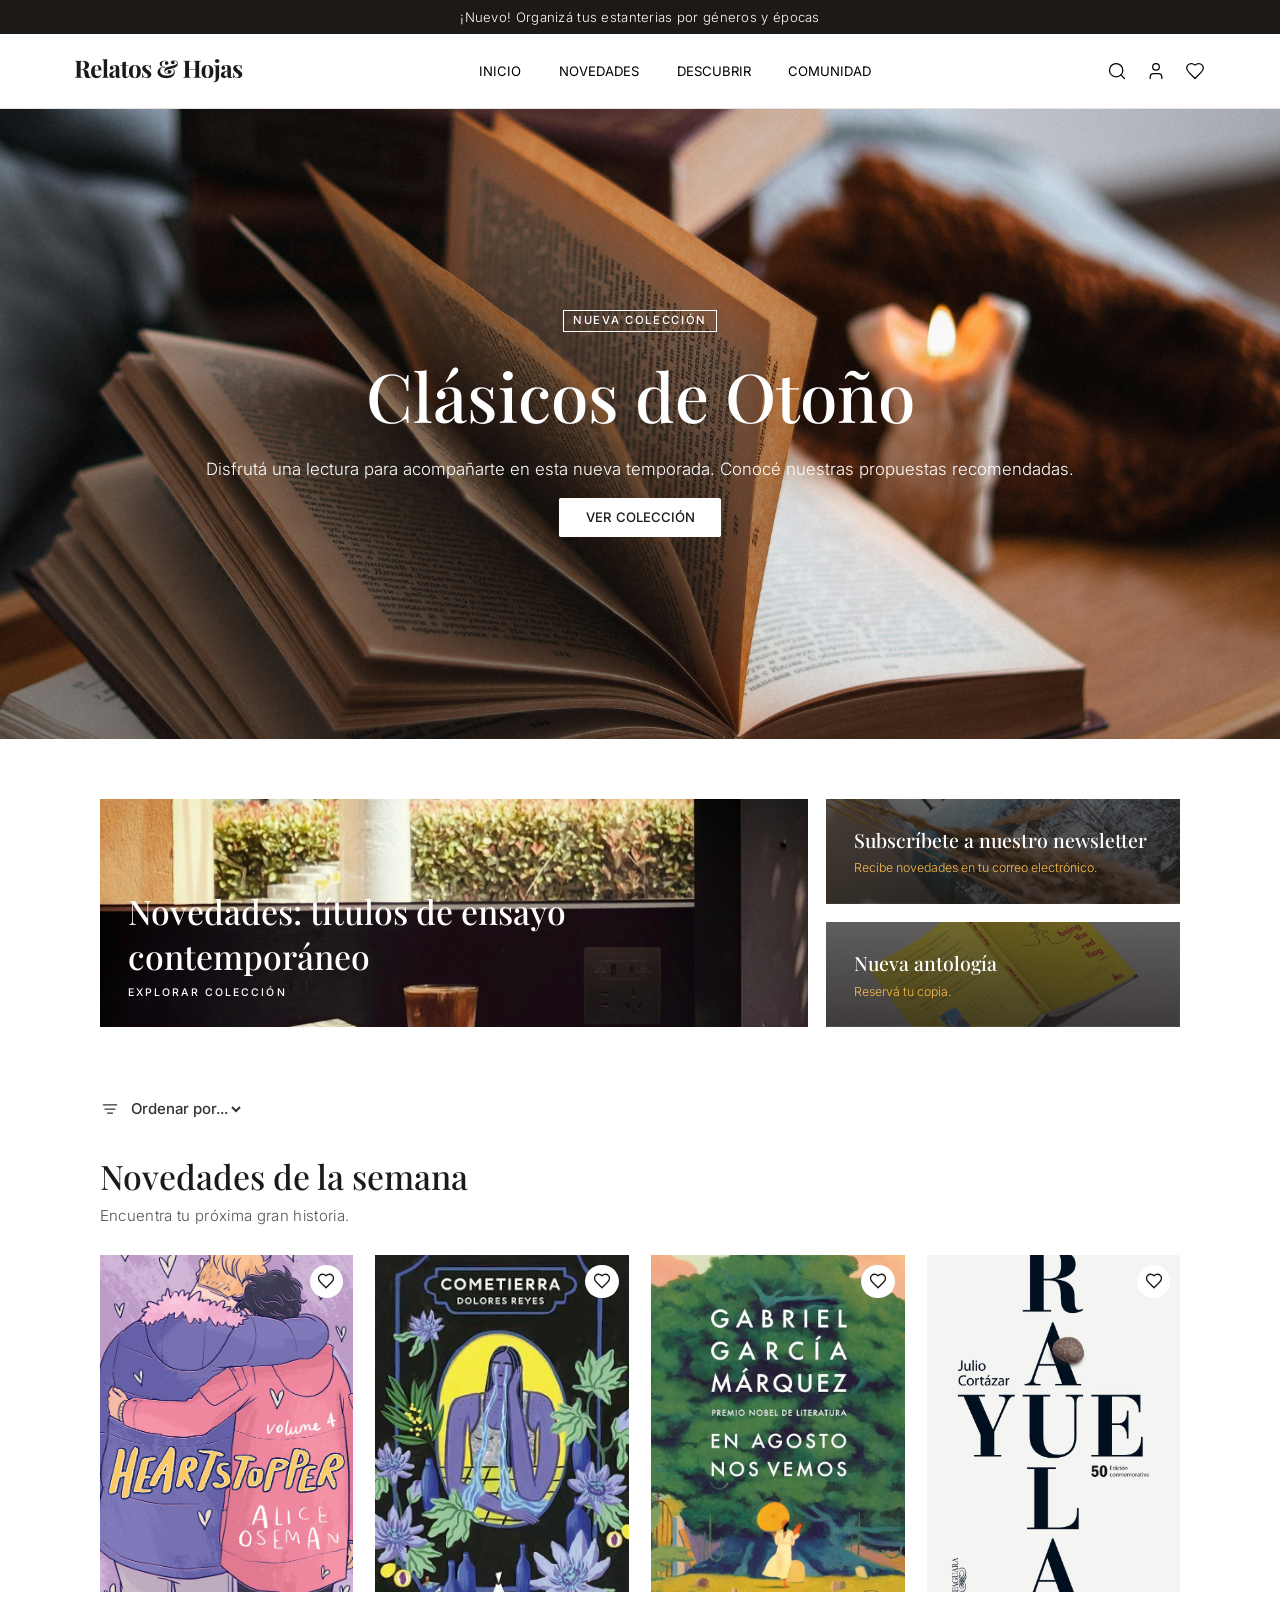
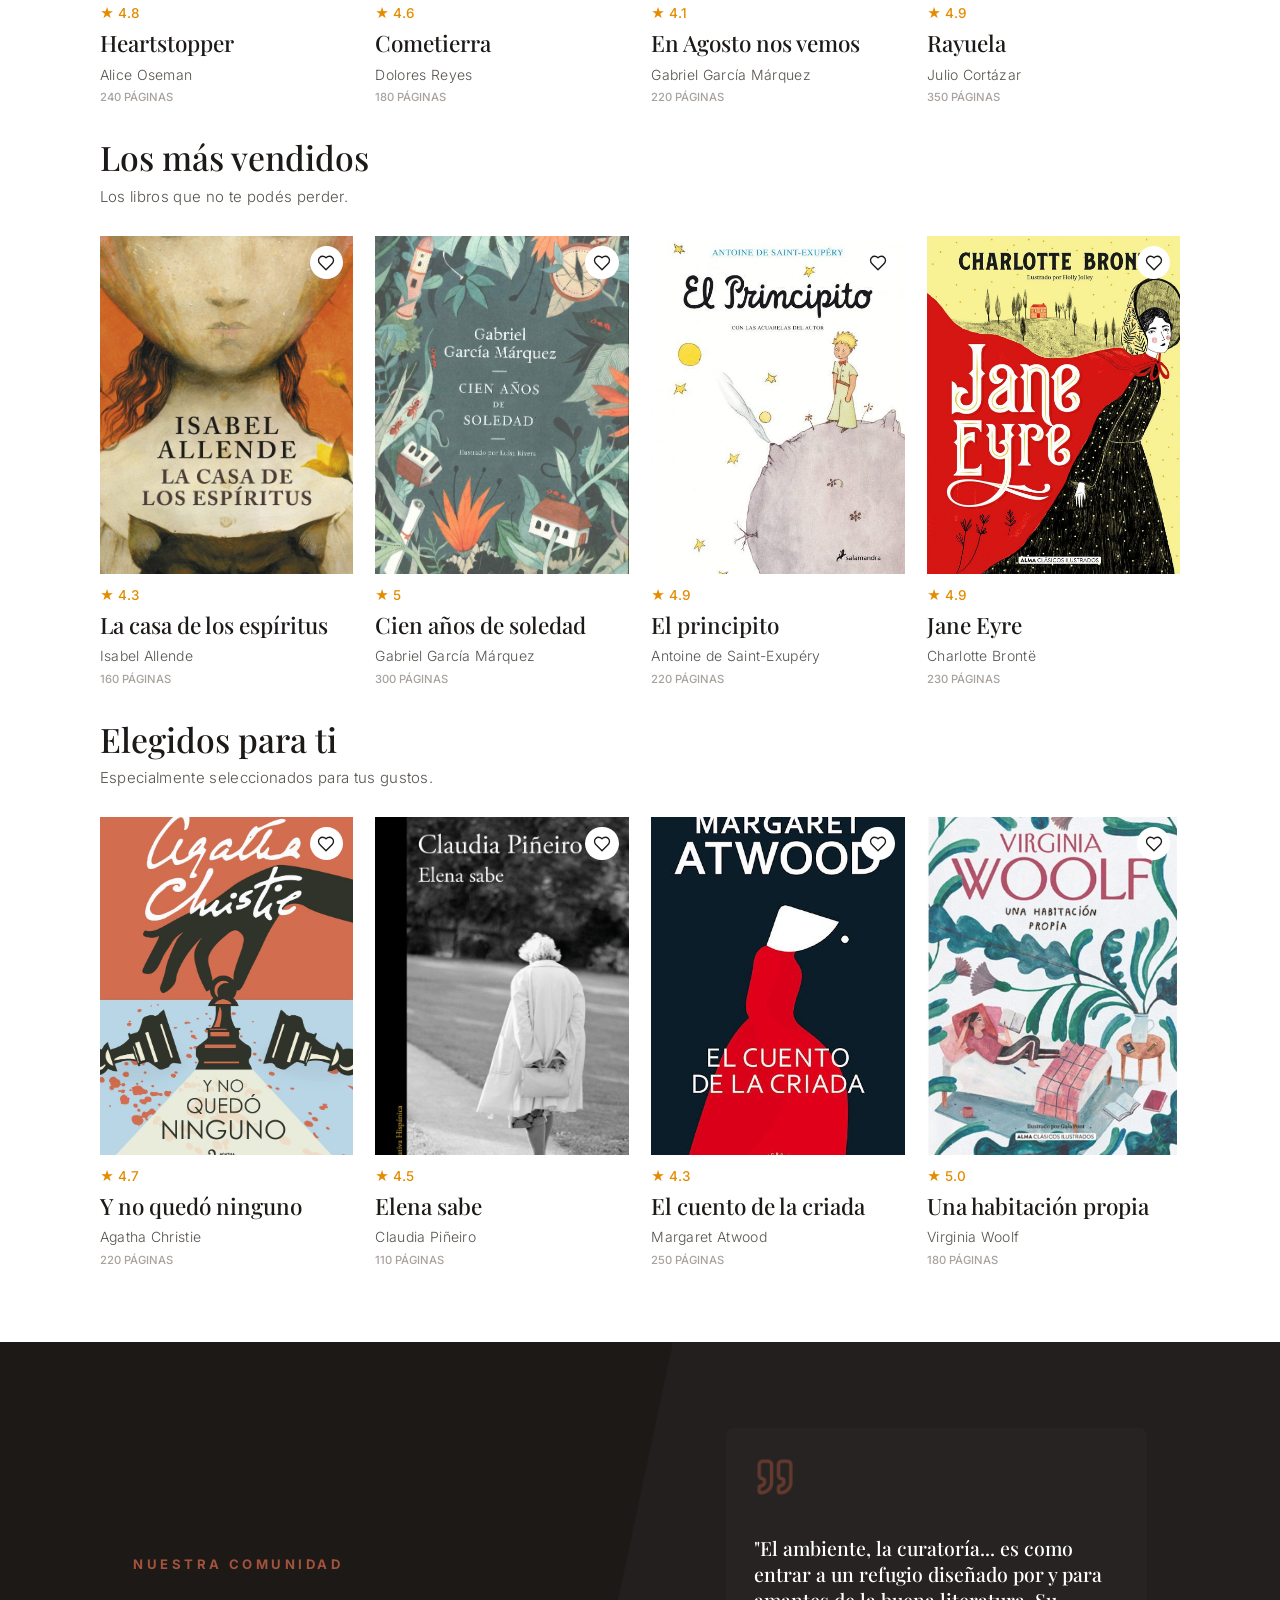
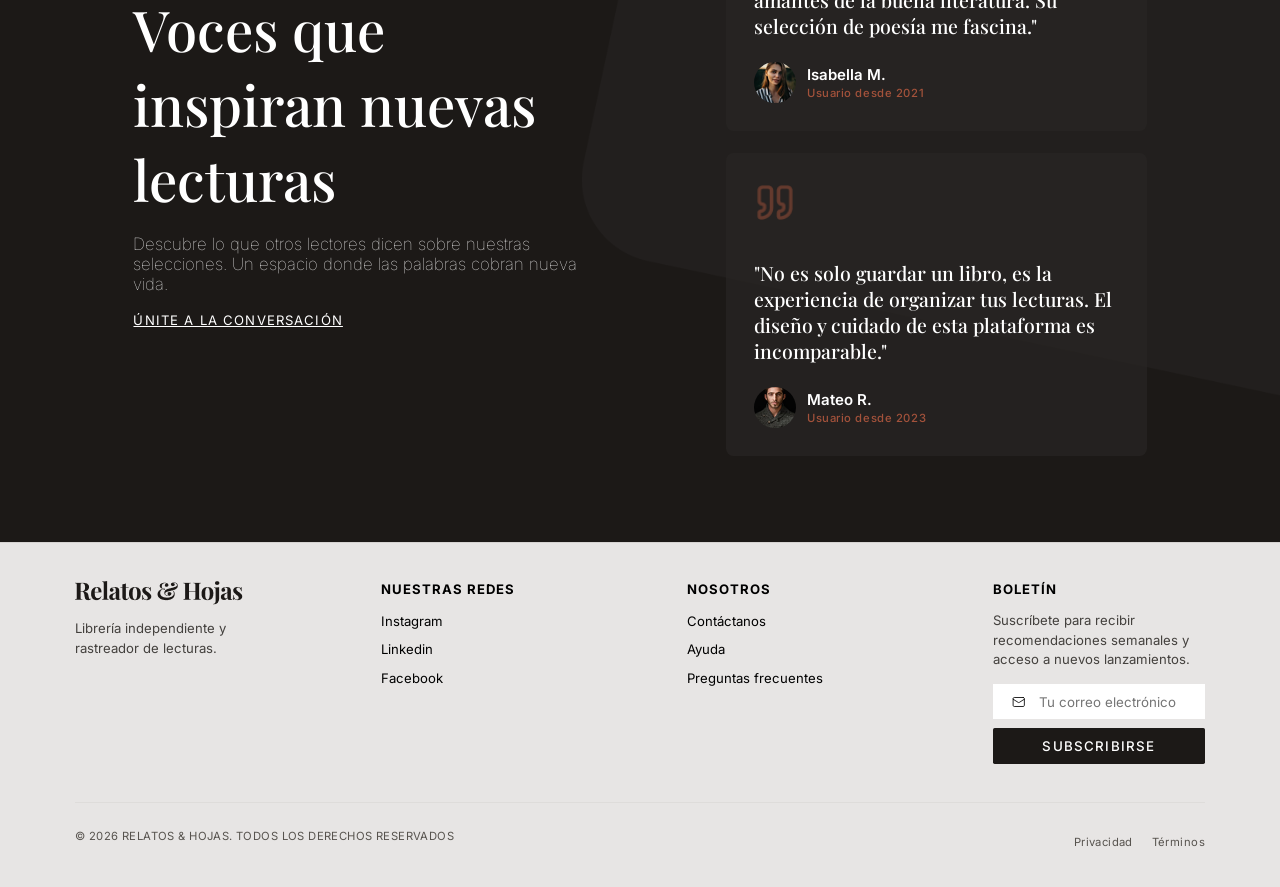
==== commit 187de021: "sumo filtro de categorias al inicio" ====
--- a/index.html
+++ b/index.html
@@ -29,6 +29,9 @@
         <section class="promo-section">
             <div class="promo-container">
 
+
+
+
                 <article class="promo-card card-large">
                     <div class="card-content">
                         <h2>Novedades: títulos de ensayo contemporáneo</h2>
@@ -53,12 +56,31 @@
             </div>
         </section>
 
+        <div class="filtro-container">
+            <svg xmlns="http://www.w3.org/2000/svg" width="20" height="20" viewBox="0 0 20 20" fill="none" role="img" aria-labelledby="title-sort">
+                <title id="title-sort">Ordenar</title>
+                <path d="M3.33333 5.83333H16.6667" stroke="currentColor" stroke-width="1.25" stroke-linecap="round" stroke-linejoin="round"/>
+                <path d="M5 10H15" stroke="currentColor" stroke-width="1.25" stroke-linecap="round" stroke-linejoin="round"/>
+                <path d="M7.5 14.1667H12.5" stroke="currentColor" stroke-width="1.25" stroke-linecap="round" stroke-linejoin="round"/>
+            </svg>
+            
+            <select id="orden-libros" class="select-filtro">
+                <option value="inicio">Ordenar por...</option>
+                <option value="titulo-az">Título: A - Z</option>
+                <option value="titulo-za">Título: Z - A</option>
+                <option value="autor-az">Autor: A - Z</option>
+                <option value="autor-za">Autor: Z - A</option>
+            </select>
+        </div>
+
+
         <section class="catalog-section">
             <div class="section-header">
                 <h2 class="titulo-section">Novedades de la semana</h2>
                 <p>Encuentra tu próxima gran historia.</p>
             </div>
 
+    <!--cards contenido-->
             <div class="products-grid"></div>
         </section>
 
@@ -80,6 +102,9 @@
             <div class="products-grid"></div>
         </section>
 
+
+    <!--reviews-->
+    
         <section class="community-section">
             <div class="community-wrapper">
 
--- a/css/inicio.css
+++ b/css/inicio.css
@@ -16,7 +16,13 @@
     gap: 2em;
 }
 
-
+.mensaje-vacio {
+    grid-column: 1 / -1;
+    text-align: center;
+    font-size: 1.2em;
+    color: #666; 
+    margin-top: 2em; 
+}
 
 .hero-section{
     width: 100%;
@@ -158,6 +164,41 @@
     color: #f7bb4c;
     font-size: 0.825em;
     font-weight: 300;
+}
+
+.filtro-container {
+    display: flex;
+    align-items: center;
+    gap: 0.5em;
+    margin: 0 auto;
+    color: #333;
+    width: 100%;
+    max-width: 75em;
+    padding: 1.5em 1.5em 0em 1.5em;
+}
+
+.select-filtro {
+    border: none;
+    background-color: transparent;
+    font-family: inherit;
+    font-size: 1em;
+    color: inherit;
+    cursor: pointer;
+    font-weight: 500;
+    outline: none;
+    padding: 0.25em 0;
+    transition: color 0.2s ease;
+}
+
+.select-filtro:hover, 
+.select-filtro:focus {
+    color: #666;
+}
+
+.select-filtro option {
+    background-color: #fff;
+    color: #333;
+    font-size: 0.95em;
 }
 
 .catalog-section{
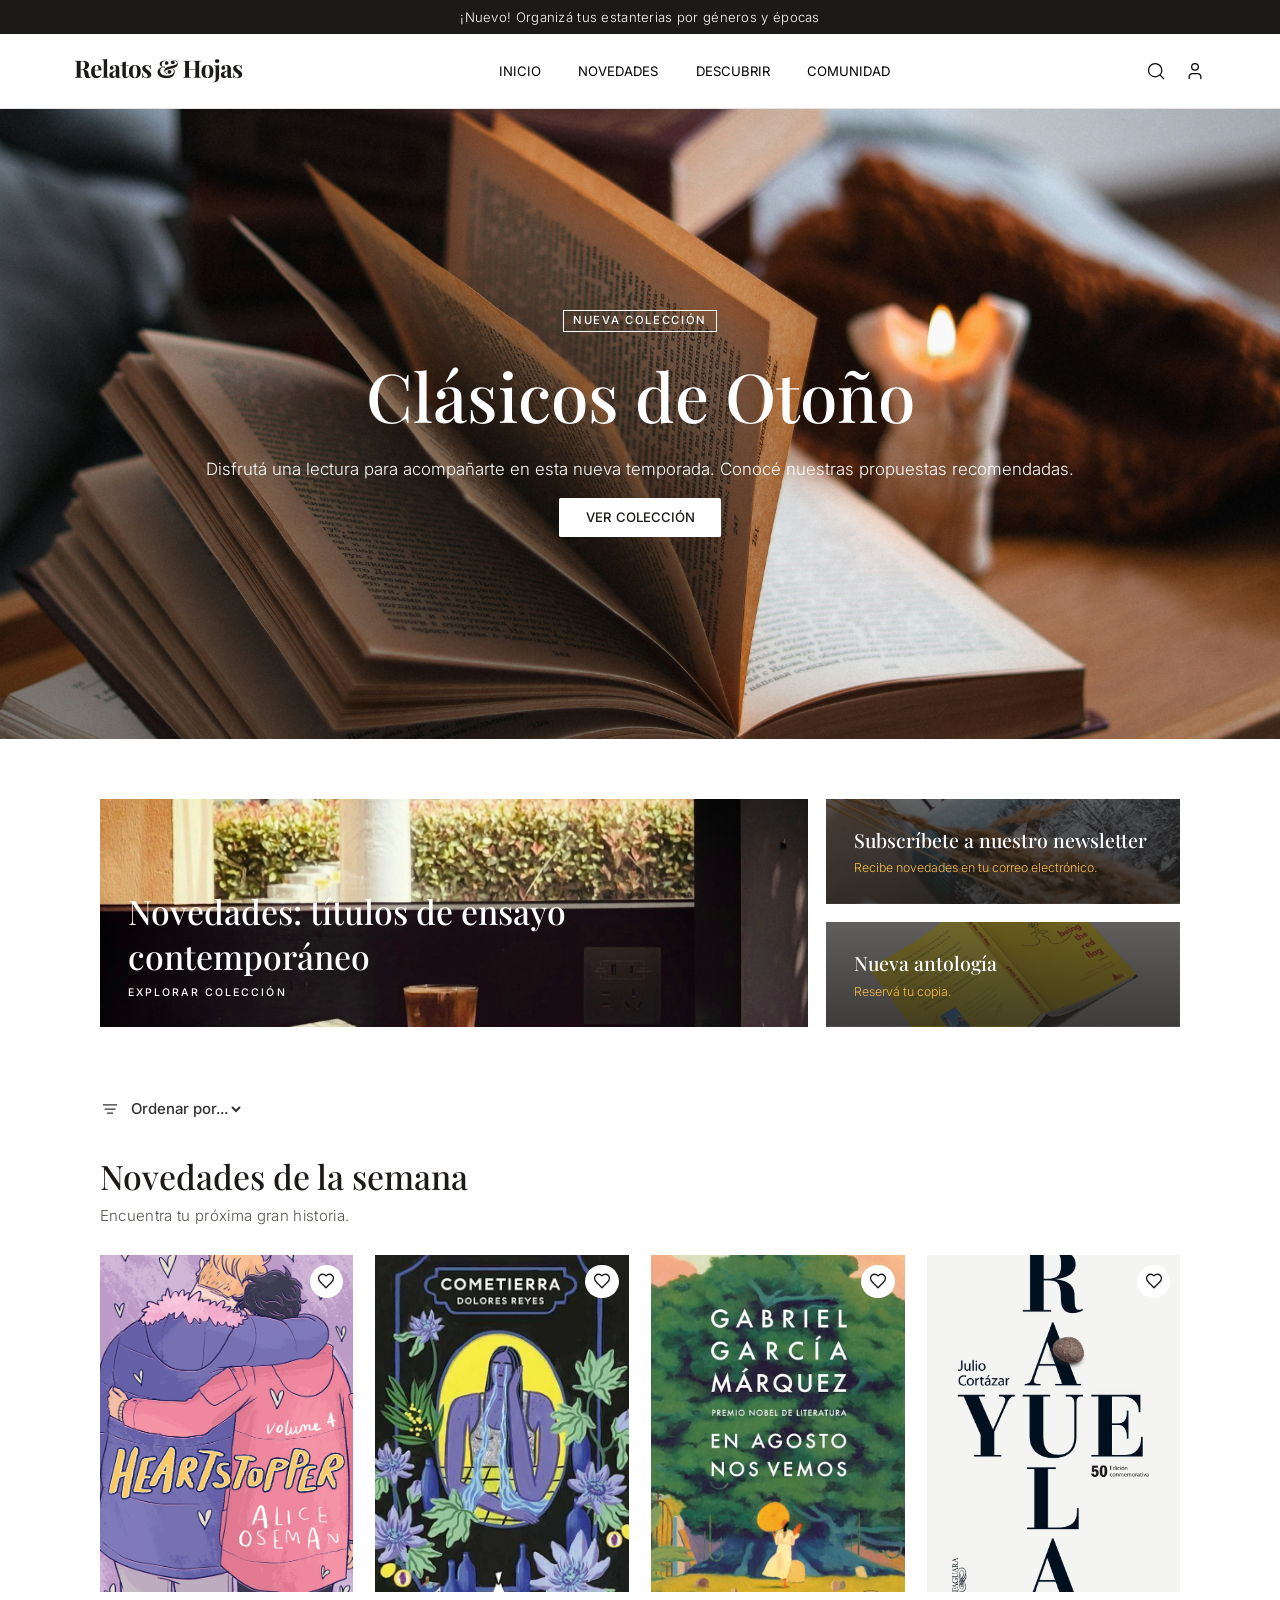
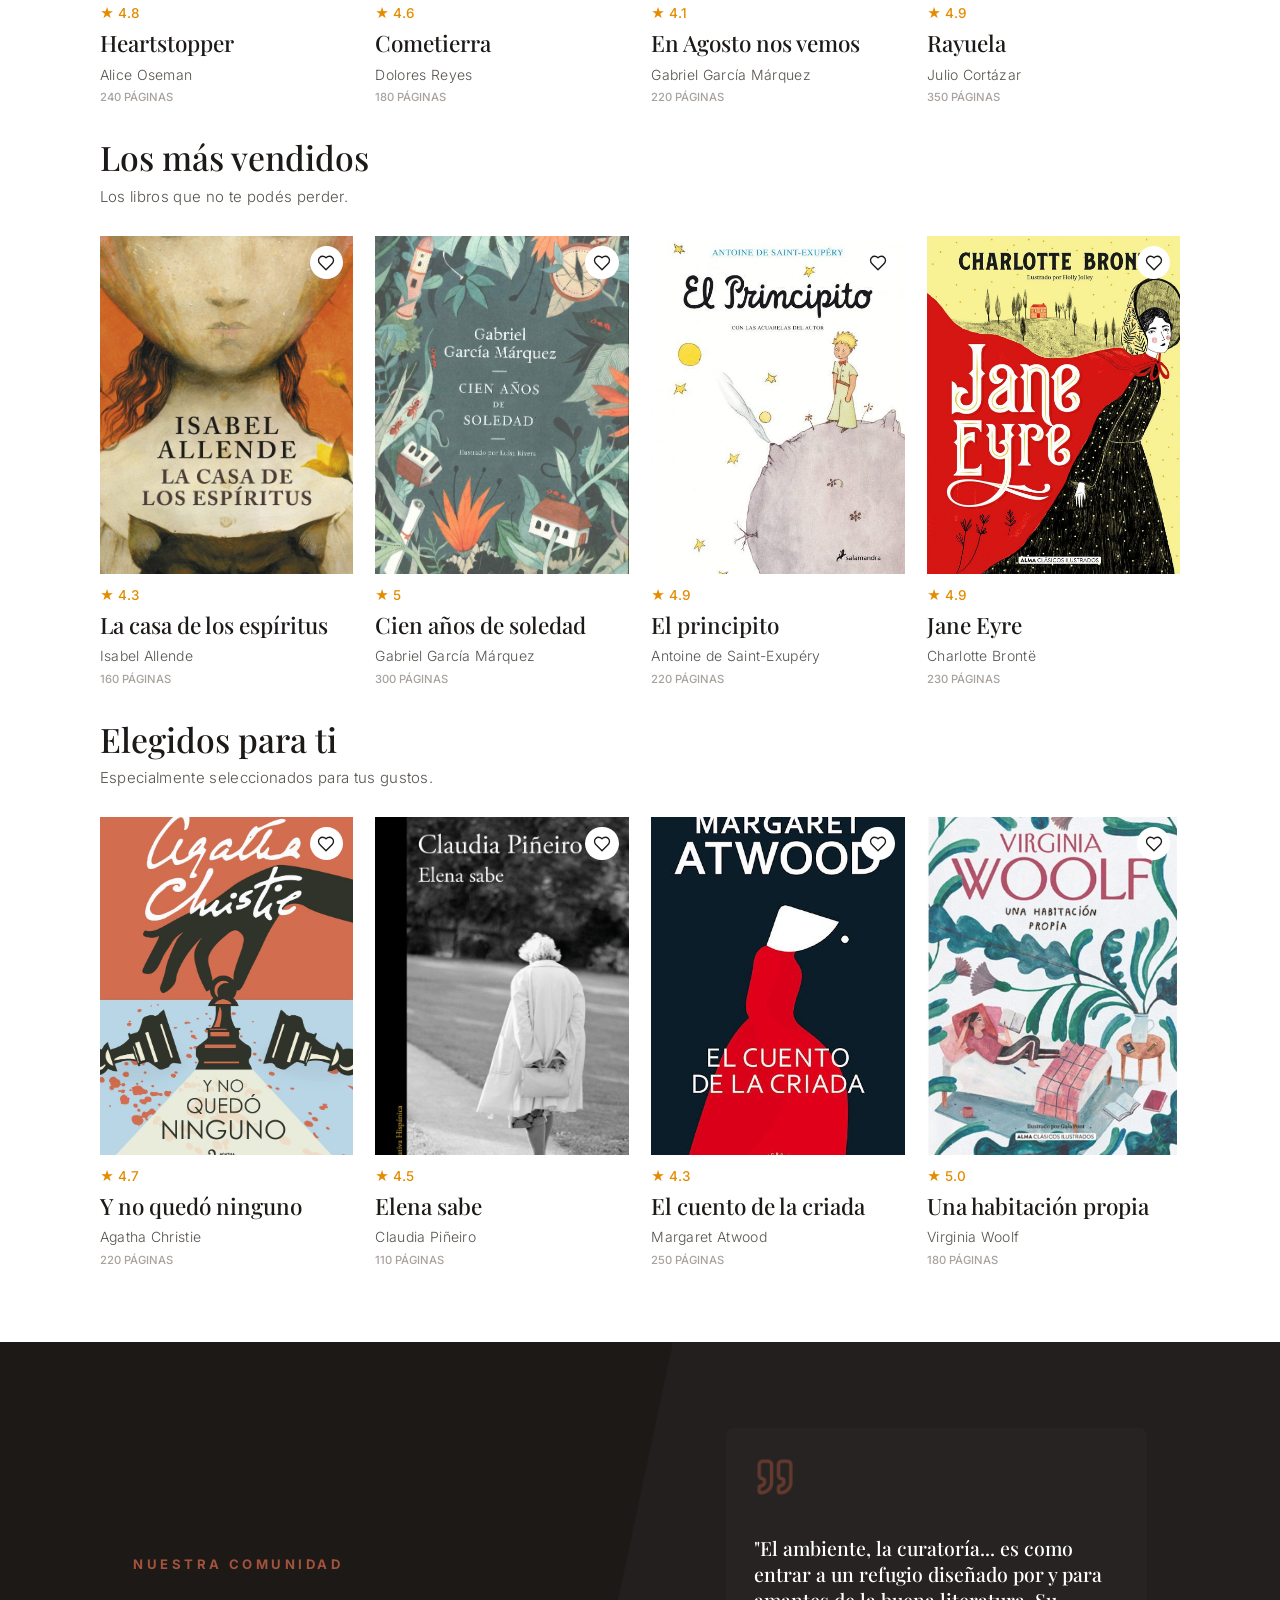
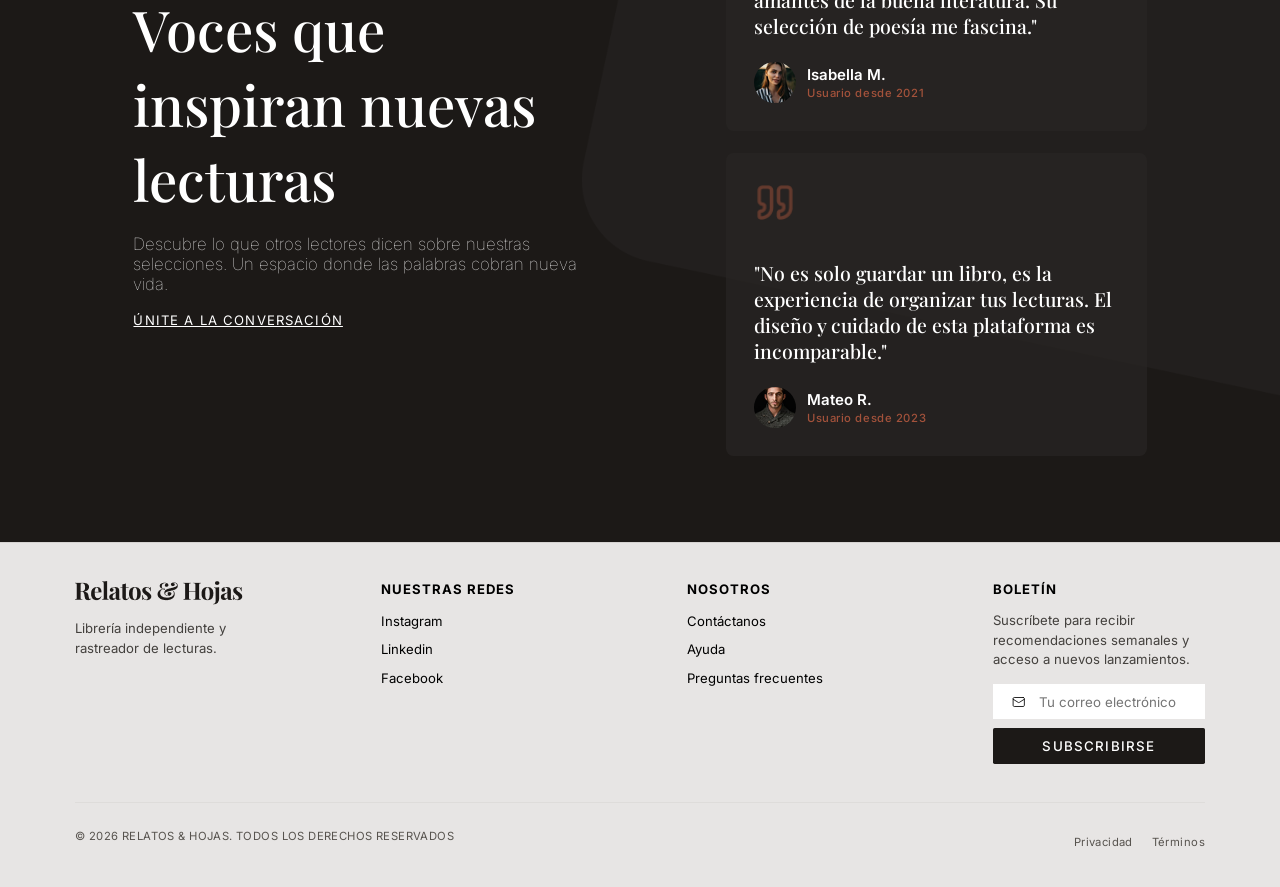
==== commit 528edf1f: "hice dinamica la barra de busqueda" ====
--- a/index.html
+++ b/index.html
@@ -28,9 +28,6 @@
 
         <section class="promo-section">
             <div class="promo-container">
-
-
-
 
                 <article class="promo-card card-large">
                     <div class="card-content">
@@ -152,6 +149,7 @@
     <footer id= "main-footer" class="footer-wrapper"></footer>
     <script type="module" src="js/header-footer.js"></script>
     <script type="module" src="js/inicio.js"></script>
+    <script type="module" src="js/globalsession.js"></script>
 </body>
 </html>
 
--- a/css/header-footer.css
+++ b/css/header-footer.css
@@ -96,7 +96,7 @@
     transition: all 0.4s ease;
 }
 
-.search-input:focus {
+.search-form.buscador-abierto .search-input {
     width: 11.25em; 
     opacity: 1;
     padding-right: 0.625em;
@@ -108,6 +108,9 @@
     cursor: pointer;
     display: flex;
     color: #000;
+    background: none; 
+    border: none;     
+    padding: 0;
 }
 /*BANNER PROMO*/
 .banner-promo{
